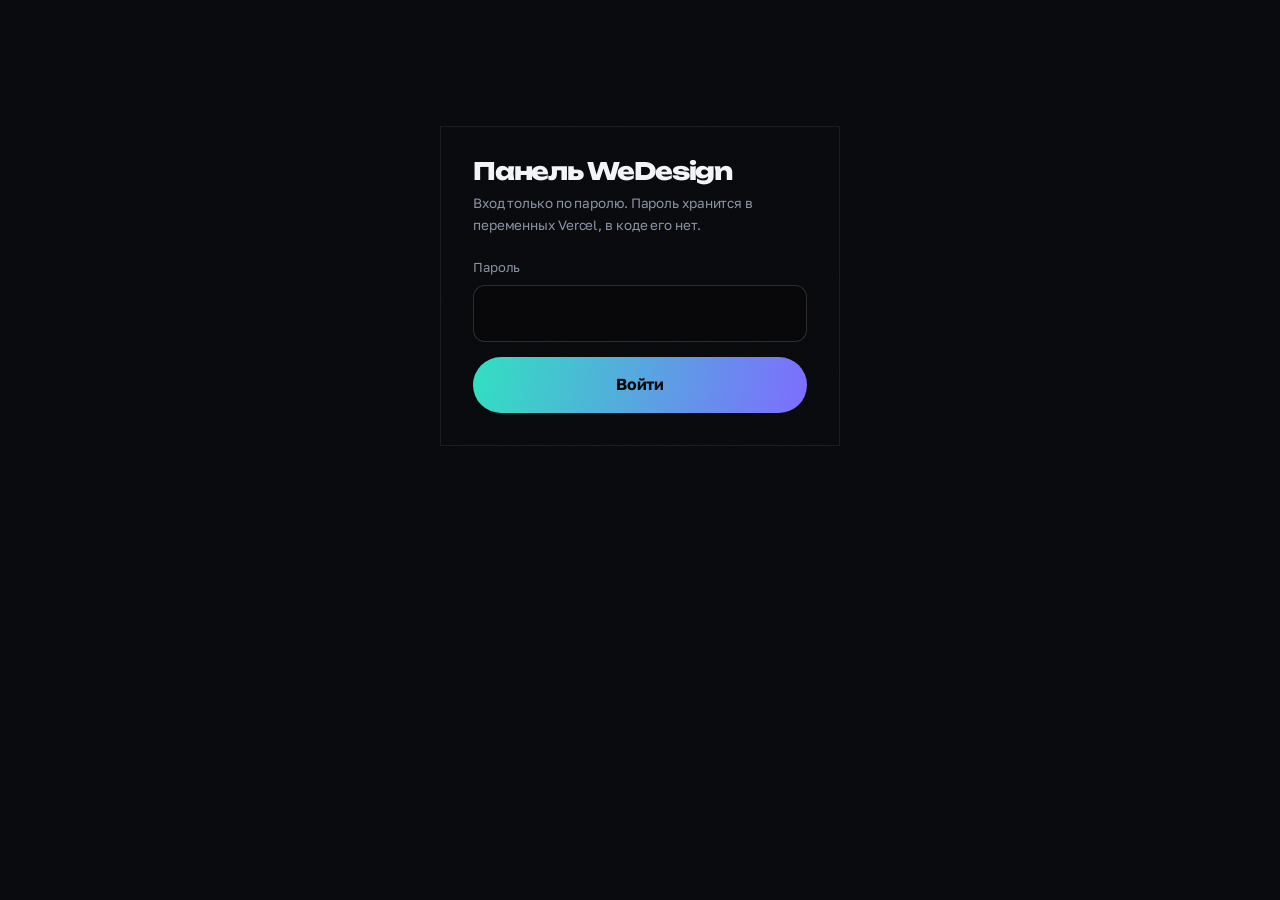
==== admin.html @ a5eb327f "Add files via upload" ====
<!doctype html>
<html lang="ru">
<head>
<meta charset="utf-8">
<meta name="viewport" content="width=device-width,initial-scale=1">
<meta name="robots" content="noindex,nofollow">
<title>Панель WeDesign</title>
<link rel="preconnect" href="https://fonts.gstatic.com" crossorigin>
<link rel="stylesheet" href="https://fonts.googleapis.com/css2?family=Unbounded:wght@600;800&family=Golos+Text:wght@400;500;700&family=JetBrains+Mono:wght@400;700&display=swap&subset=cyrillic,latin">
<link rel="stylesheet" href="/assets/style.css">
<style>
  .panel{max-width:1080px;margin:0 auto;padding:40px 22px 80px}
  .login{max-width:400px;margin:14vh auto;background:var(--surface);border:1px solid var(--line);border-radius:var(--r);padding:32px}
  .bar{display:flex;justify-content:space-between;align-items:center;gap:16px;flex-wrap:wrap;margin-bottom:26px}
  .filters{display:flex;gap:8px;flex-wrap:wrap;margin-bottom:20px}
  .order{background:var(--surface);border:1px solid var(--line);border-radius:var(--r);padding:22px;margin-bottom:14px}
  .order.hot{border-color:var(--ochre)}
  .order-top{display:flex;justify-content:space-between;gap:16px;flex-wrap:wrap;align-items:flex-start}
  .tag{font-size:11.5px;letter-spacing:.1em;text-transform:uppercase;font-weight:700;padding:5px 11px;border-radius:999px;background:#ffffff14;color:var(--muted)}
  .tag.claimed{background:#f5a6232e;color:var(--ochre)}
  .tag.paid{background:#35d6c42e;color:var(--teal)}
  .tag.rejected{background:#ff7a6b2e;color:var(--danger)}
  .kv{display:grid;grid-template-columns:repeat(auto-fit,minmax(160px,1fr));gap:14px;margin:18px 0}
  .kv span{display:block;font-size:12px;color:var(--muted)}
  .kv b{font-size:16px;font-weight:600}
  .risk{background:#ff7a6b1a;border:1px solid #ff7a6b55;border-radius:10px;padding:12px 16px;font-size:14.5px;margin:14px 0}
  .risk ul{margin:6px 0 0;padding-left:18px}
  .steps-check{background:var(--ink);border:1px solid var(--line);border-radius:10px;padding:14px 18px;font-size:14.5px;color:var(--muted);margin:14px 0}
  .steps-check b{color:var(--text)}
  .row-actions{display:flex;gap:10px;flex-wrap:wrap}
  dialog{background:var(--ink-2);color:var(--text);border:1px solid var(--line);border-radius:var(--r);padding:0;width:min(1000px,94vw);max-height:92vh}
  dialog iframe{width:100%;height:76vh;border:0;background:#fff;display:block}
  .dlg-bar{display:flex;justify-content:space-between;align-items:center;padding:14px 18px;border-bottom:1px solid var(--line)}
</style>
</head>
<body>

<div class="login" id="loginBox">
  <h2 style="font-size:24px">Панель WeDesign</h2>
  <p class="micro" style="margin-bottom:20px">Вход только по паролю. Пароль хранится в переменных Vercel, в коде его нет.</p>
  <label class="field"><span>Пароль</span><input type="password" id="pw" autocomplete="current-password"></label>
  <button class="btn" id="btnLogin" style="width:100%">Войти</button>
  <div class="notice" id="loginErr" hidden></div>
</div>

<div class="panel" id="panel" hidden>
  <div class="bar">
    <div>
      <h2 style="font-size:26px;margin-bottom:4px">Заказы</h2>
      <p class="micro" id="meta">—</p>
    </div>
    <div class="row-actions">
      <a class="btn btn-ghost btn-sm" id="kaspiOpen" target="_blank" rel="noopener">Открыть Kaspi</a>
      <button class="btn btn-ghost btn-sm" id="btnReload">Обновить</button>
      <button class="btn btn-ghost btn-sm" id="btnLogout">Выйти</button>
    </div>
  </div>

  <div class="filters">
    <button class="chip-btn" data-f="claimed">Ждут проверки</button>
    <button class="chip-btn" data-f="awaiting_payment">Ждут оплату</button>
    <button class="chip-btn" data-f="paid">Оплаченные</button>
    <button class="chip-btn" data-f="all">Все</button>
  </div>

  <div id="list"></div>
</div>

<dialog id="dlg">
  <div class="dlg-bar"><b class="mono" id="dlgTitle">—</b><button class="btn btn-ghost btn-sm" id="dlgClose">Закрыть</button></div>
  <iframe id="dlgFrame" title="Предпросмотр сайта"></iframe>
</dialog>

<script src="/assets/admin.js"></script>
</body>
</html>
---- assets/style.css ----
/* WeDesign — фирменный стиль лендинга.
   Обсидиан + градиент бирюза→индиго, охра как редкий акцент. */

:root{
  --bg:#07080B;
  --bg2:#0C0E14;
  --surf:#11141C;
  --line:#FFFFFF14;
  --line2:#FFFFFF26;
  --tx:#F2F4F8;
  --mu:#8A93A6;
  --teal:#2FE0C0;
  --indigo:#7C6BFF;
  --ochre:#FFB648;
  --danger:#FF7B6B;
  --maxw:1240px;
  --grain:url("data:image/svg+xml,%3Csvg xmlns='http://www.w3.org/2000/svg' width='140' height='140'%3E%3Cfilter id='n'%3E%3CfeTurbulence type='fractalNoise' baseFrequency='.85' numOctaves='3'/%3E%3C/filter%3E%3Crect width='140' height='140' filter='url(%23n)' opacity='.5'/%3E%3C/svg%3E");
}

*{box-sizing:border-box}
html{scroll-behavior:smooth;-webkit-text-size-adjust:100%}
body{
  margin:0;background:var(--bg);color:var(--tx);
  font:400 17px/1.6 'Golos Text',system-ui,-apple-system,sans-serif;
  letter-spacing:-.006em;-webkit-font-smoothing:antialiased;overflow-x:hidden;
}
body:before{
  content:'';position:fixed;inset:0;z-index:999;pointer-events:none;
  background-image:var(--grain);opacity:.05;mix-blend-mode:screen;
}
img{max-width:100%;display:block}
a{color:inherit;text-decoration:none}
button,input,textarea{font:inherit}

h1,h2,h3{font-family:'Unbounded',system-ui,sans-serif;font-weight:800;letter-spacing:-.05em;line-height:.97;margin:0 0 .42em}
h1{font-size:clamp(44px,7.6vw,104px)}
h2{font-size:clamp(30px,4.6vw,60px);line-height:1.01}
h3{font-size:clamp(18px,1.6vw,21px);font-weight:600;letter-spacing:-.03em;line-height:1.22}
p{margin:0 0 1em}
.mono{font-family:'JetBrains Mono',ui-monospace,monospace;letter-spacing:-.03em}
.grad{background:linear-gradient(103deg,var(--teal),var(--indigo));-webkit-background-clip:text;background-clip:text;color:transparent}

.w{max-width:var(--maxw);margin:0 auto;padding:0 24px;position:relative;z-index:2}
.w.n{max-width:840px}
.lead{font-size:clamp(17px,1.6vw,21px);color:var(--mu);max-width:60ch;letter-spacing:-.011em}
.micro{font-size:13.5px;color:var(--mu);margin:0}
.eyebrow{display:inline-flex;align-items:center;gap:10px;font-size:11.5px;font-weight:700;letter-spacing:.2em;text-transform:uppercase;color:var(--teal);margin-bottom:20px}
.eyebrow:before{content:'';width:24px;height:1.5px;background:linear-gradient(90deg,var(--teal),transparent)}
:focus-visible{outline:2.5px solid var(--teal);outline-offset:3px;border-radius:6px}
::selection{background:#2FE0C040}

/* ——— mesh ——— */
.mesh{position:absolute;inset:0;overflow:hidden;pointer-events:none;z-index:0}
.mesh i{position:absolute;border-radius:50%;filter:blur(90px)}
.mesh i:nth-child(1){width:50vw;height:50vw;background:var(--teal);opacity:.15;top:-16vw;left:-10vw}
.mesh i:nth-child(2){width:42vw;height:42vw;background:var(--indigo);opacity:.22;top:2vw;right:-12vw}
.mesh i:nth-child(3){width:28vw;height:28vw;background:var(--ochre);opacity:.08;bottom:-10vw;left:40vw}

/* ——— кнопки ——— */
.btn{
  display:inline-flex;align-items:center;justify-content:center;gap:9px;
  border:0;border-radius:999px;padding:15px 30px;cursor:pointer;
  background:linear-gradient(103deg,var(--teal),var(--indigo));color:#05070A;
  font-weight:700;font-size:16px;letter-spacing:-.015em;
  position:relative;overflow:hidden;
  transition:transform .24s cubic-bezier(.2,.7,.3,1),box-shadow .24s ease;
}
.btn:hover{transform:translateY(-3px);box-shadow:0 16px 44px #2FE0C036}
.btn:disabled{opacity:.45;cursor:progress;transform:none;box-shadow:none}
.btn.o{background:transparent;color:var(--tx);border:1.5px solid var(--line2);box-shadow:none}
.btn.o:hover{border-color:var(--teal);box-shadow:none}
.btn.sm{padding:10px 20px;font-size:14.5px}
.btn.lg{padding:18px 38px;font-size:17px}

/* ——— шапка ——— */
.nav{position:fixed;top:0;left:0;right:0;z-index:100;padding:16px 0;transition:padding .3s,background .3s,box-shadow .3s}
.nav.stuck{padding:10px 0;background:#07080BD9;backdrop-filter:blur(20px) saturate(1.5);box-shadow:0 1px 0 var(--line)}
.nav .in{max-width:var(--maxw);margin:0 auto;padding:0 24px;display:flex;align-items:center;justify-content:space-between;gap:20px}
.logo{display:flex;align-items:center;gap:10px;font-family:'Unbounded',sans-serif;font-weight:800;font-size:19px;letter-spacing:-.06em}
.logo-mark{width:15px;height:15px;border-radius:4px;background:linear-gradient(135deg,var(--teal),var(--indigo));box-shadow:0 0 18px #2FE0C066}
.links{display:flex;gap:2px}
.links a{font-size:15px;color:var(--mu);padding:9px 14px;border-radius:999px;transition:color .2s,background .2s}
.links a:hover{color:var(--tx);background:#FFFFFF0D}
.burger{display:none;background:none;border:0;color:inherit;width:44px;height:44px;cursor:pointer}
.burger i{display:block;width:22px;height:1.8px;background:currentColor;margin:5px auto}
.menu{position:fixed;inset:0;z-index:99;background:#07080BF5;backdrop-filter:blur(22px);display:none;flex-direction:column;align-items:center;justify-content:center;gap:6px}
.menu.on{display:flex}
.menu a{font-family:'Unbounded',sans-serif;font-weight:800;font-size:clamp(28px,7vw,46px);letter-spacing:-.05em;padding:10px}
.bar{position:fixed;top:0;left:0;height:2.5px;width:0;z-index:120;background:linear-gradient(90deg,var(--teal),var(--indigo))}

/* ——— первый экран ——— */
.hero{padding:clamp(136px,17vw,208px) 0 clamp(60px,7vw,90px);position:relative}
.hero-grid{display:grid;grid-template-columns:1.08fr .92fr;gap:clamp(34px,5vw,70px);align-items:center}
h1 .grad{display:inline-block}
.hero-cta{display:flex;gap:13px;flex-wrap:wrap;margin:32px 0 18px}
.trust{display:flex;gap:22px;flex-wrap:wrap;margin-top:26px;padding-top:24px;border-top:1px solid var(--line)}
.trust div span{display:block;font-size:12.5px;color:var(--mu);margin-top:5px}
.trust div b{font-family:'Unbounded',sans-serif;font-size:22px;letter-spacing:-.05em}

/* ——— сигнатура: ДНК ——— */
.dna{background:linear-gradient(160deg,#FFFFFF0F,#FFFFFF05);border:1px solid var(--line2);border-radius:24px;padding:20px;backdrop-filter:blur(12px);box-shadow:0 30px 80px #00000066}
.dna-head{display:flex;align-items:center;justify-content:space-between;gap:12px;margin-bottom:13px}
.dna-head .mono{font-size:12.5px;font-weight:700;color:var(--ochre)}
.dna-live{font-size:10.5px;letter-spacing:.16em;text-transform:uppercase;color:var(--mu);display:flex;align-items:center;gap:7px}
.dna-live:before{content:'';width:7px;height:7px;border-radius:50%;background:var(--teal);animation:blip 1.7s infinite}
@keyframes blip{0%,100%{opacity:1}50%{opacity:.2}}
.dna-strip{display:flex;gap:3px;height:10px;margin-bottom:16px}
.dna-strip i{flex:1;border-radius:2px;background:#FFFFFF14;transition:background .55s ease}
.dna-screen{border-radius:14px;overflow:hidden;border:1px solid var(--line);transition:background .55s ease,color .55s ease}
.dna-bar{display:flex;gap:5px;padding:10px 13px;border-bottom:1px solid #00000020}
.dna-bar i{width:8px;height:8px;border-radius:50%;background:#8888884D}
.dna-body{padding:22px}
.dna-eyebrow{font-size:9.5px;letter-spacing:.2em;text-transform:uppercase;font-weight:700;margin-bottom:10px}
.dna-title{font-size:clamp(20px,2.4vw,27px);line-height:1.03;margin-bottom:15px;font-weight:700;letter-spacing:-.03em}
.dna-line{height:7px;border-radius:4px;opacity:.22;background:currentColor;margin-bottom:7px}
.dna-line.s{width:56%}
.dna-row{display:flex;gap:10px;align-items:center;margin-top:18px;flex-wrap:wrap}
.dna-btn{font-size:12px;font-weight:700;padding:9px 17px;display:inline-block}
.dna-pill{font-size:10.5px;padding:6px 12px;border-radius:999px;opacity:.7;border:1px solid currentColor}
.dna-note{font-size:13px;color:var(--mu);margin:16px 0 0;line-height:1.5}

/* ——— бегущая строка ——— */
.marq{overflow:hidden;padding:20px 0;border-top:1px solid var(--line);border-bottom:1px solid var(--line);white-space:nowrap;-webkit-mask-image:linear-gradient(90deg,transparent,#000 7%,#000 93%,transparent);mask-image:linear-gradient(90deg,transparent,#000 7%,#000 93%,transparent)}
.marq .t{display:inline-block;animation:mv 38s linear infinite}
.marq b{font-family:'Unbounded',sans-serif;font-weight:800;font-size:clamp(20px,2.7vw,34px);letter-spacing:-.05em;padding:0 24px;color:#FFFFFF1F}
.marq i{color:var(--teal);font-style:normal;opacity:.55}
@keyframes mv{to{transform:translateX(-50%)}}

/* ——— секции ——— */
.s{padding:clamp(70px,9vw,132px) 0;position:relative}
.s.tint{background:var(--bg2)}
.s.line{border-top:1px solid var(--line)}
.head{max-width:740px;margin-bottom:clamp(34px,4.5vw,58px)}

/* ——— шаги ——— */
.steps{display:grid;grid-template-columns:repeat(auto-fit,minmax(228px,1fr));gap:clamp(18px,2.4vw,30px);list-style:none;padding:0;margin:0}
.steps li{border-top:2px solid;border-image:linear-gradient(90deg,var(--teal),transparent) 1;padding-top:20px}
.steps .n{display:block;font-size:12px;font-weight:700;letter-spacing:.14em;color:var(--ochre);margin-bottom:12px}
.steps p{color:var(--mu);margin:0;font-size:15.5px}

/* ——— карточки ——— */
.cards{display:grid;grid-template-columns:repeat(auto-fit,minmax(258px,1fr));gap:16px}
.card{background:var(--surf);border:1px solid var(--line);border-radius:18px;padding:28px;position:relative;overflow:hidden;transition:transform .3s cubic-bezier(.2,.7,.3,1),border-color .3s}
.card:hover{transform:translateY(-5px);border-color:#2FE0C055}
.card:before{content:'';position:absolute;inset:0;background:linear-gradient(140deg,#2FE0C012,transparent 55%);opacity:0;transition:opacity .35s;pointer-events:none}
.card:hover:before{opacity:1}
.card p{color:var(--mu);margin:0;font-size:15.5px}

/* ——— примеры ——— */
.demos{display:grid;grid-template-columns:repeat(auto-fit,minmax(290px,1fr));gap:18px}
.demo{border:1px solid var(--line2);border-radius:18px;overflow:hidden;background:var(--surf);transition:transform .35s cubic-bezier(.2,.7,.3,1),box-shadow .35s}
.demo:hover{transform:translateY(-6px);box-shadow:0 26px 60px #00000066}
.demo-bar{display:flex;align-items:center;gap:6px;padding:11px 14px;border-bottom:1px solid var(--line)}
.demo-bar i{width:8px;height:8px;border-radius:50%;background:#FFFFFF26}
.demo-bar span{margin-left:8px;font-size:11.5px;color:var(--mu)}
.demo-view{height:330px;overflow:hidden;position:relative;background:#fff}
.demo-view iframe{width:250%;height:825px;border:0;transform:scale(.4);transform-origin:0 0;pointer-events:none}
.demo-foot{display:flex;justify-content:space-between;align-items:center;gap:12px;padding:15px 18px;font-size:13.5px}
.demo-foot .mono{color:var(--ochre);font-size:12px}
.demo-foot a{color:var(--teal);font-weight:600}

/* ——— цена ——— */
.price-grid{display:grid;grid-template-columns:1fr 1.1fr;gap:clamp(30px,4vw,56px);align-items:start}
.price-tag{font-family:'Unbounded',sans-serif;font-size:clamp(48px,8vw,92px);font-weight:800;letter-spacing:-.07em;line-height:1;margin:4px 0 20px}
.verify{background:var(--surf);border:1px solid var(--line);border-radius:20px;padding:clamp(24px,3vw,36px)}
.verify ol{margin:18px 0 0;padding-left:20px;color:var(--mu);font-size:15.5px}
.verify li{margin-bottom:13px}
.verify b{color:var(--tx)}

/* ——— мастер ——— */
.wizard{display:grid;gap:14px;margin-top:30px}
.wz{display:grid;grid-template-columns:58px 1fr;gap:18px;background:var(--surf);border:1px solid var(--line);border-radius:18px;padding:clamp(22px,2.6vw,32px)}
.wz .n{font-size:12.5px;font-weight:700;letter-spacing:.14em;color:var(--ochre);padding-top:5px}
.wz h3{margin-bottom:18px}
.field{display:block;margin-bottom:15px}
.field>span{display:block;font-size:13px;color:var(--mu);margin-bottom:8px}
.field>span i{font-style:normal;opacity:.55}
.field input,.field textarea{
  width:100%;background:#00000047;border:1.5px solid var(--line2);color:var(--tx);
  border-radius:12px;padding:14px 16px;transition:border-color .18s,background .18s;
}
.field input:focus,.field textarea:focus{border-color:var(--teal);background:#00000066;outline:none}
.field input::placeholder,.field textarea::placeholder{color:#5C647A}
.field textarea{resize:vertical;line-height:1.55}
.row{display:grid;grid-template-columns:1fr 1fr;gap:14px;align-items:end}
.hint{display:block;font-size:12.5px;color:var(--mu);margin-top:7px}
.hp{position:absolute;left:-9999px;width:1px;height:1px;overflow:hidden}
.quick{display:flex;gap:9px;flex-wrap:wrap;margin-bottom:18px}
.chip{background:transparent;border:1.5px solid var(--line2);color:var(--mu);border-radius:999px;padding:9px 17px;font-size:14px;cursor:pointer;transition:border-color .2s,color .2s}
.chip:hover{border-color:var(--teal);color:var(--tx)}
.hours{display:grid;gap:6px}
.hrow{display:grid;grid-template-columns:1.1fr auto auto 1fr;gap:12px;align-items:center;padding:9px 0;border-bottom:1px solid var(--line)}
.hrow:last-child{border-bottom:0}
.hrow input[type=time]{background:#00000047;border:1.5px solid var(--line2);color:var(--tx);border-radius:10px;padding:9px 11px;width:116px}
.hrow .off{display:flex;align-items:center;gap:8px;font-size:13.5px;color:var(--mu);justify-self:end;cursor:pointer}
.hrow.closed input[type=time]{opacity:.3;pointer-events:none}
.build{display:flex;align-items:center;gap:18px;flex-wrap:wrap;margin-top:26px}

/* ——— уведомления ——— */
.notice{margin-top:16px;padding:15px 19px;border-radius:14px;background:#FF7B6B14;border:1px solid #FF7B6B4D;font-size:15px}
.notice.good{background:#2FE0C014;border-color:#2FE0C04D}

/* ——— результат ——— */
.res-head{display:flex;justify-content:space-between;align-items:flex-end;gap:22px;flex-wrap:wrap;margin-bottom:24px}
.res-act{display:flex;gap:11px;flex-wrap:wrap}
.frame{border:1px solid var(--line2);border-radius:18px;overflow:hidden;background:#fff;box-shadow:0 30px 80px #00000073}
.frame iframe{width:100%;height:76vh;min-height:540px;border:0;display:block}

/* ——— оплата ——— */
.pay-grid{display:grid;grid-template-columns:1fr 1fr;gap:18px}
.pay-card{background:var(--surf);border:1px solid var(--line);border-radius:20px;padding:clamp(24px,3vw,36px)}
.pay-card h2{font-size:clamp(22px,2.4vw,31px)}
.amount{font-family:'JetBrains Mono',monospace;font-size:clamp(38px,6vw,64px);font-weight:700;letter-spacing:-.05em;margin:4px 0 16px;background:linear-gradient(103deg,var(--ochre),var(--teal));-webkit-background-clip:text;background-clip:text;color:transparent}
.pay-meta{display:flex;gap:32px;flex-wrap:wrap;margin-top:24px;padding-top:20px;border-top:1px solid var(--line)}
.pay-meta span{display:block;font-size:12.5px;color:var(--mu)}
.pay-meta b{font-size:19px}

/* ——— проверка заказа ——— */
.check{display:grid;grid-template-columns:1fr 1fr;gap:clamp(28px,4vw,52px);align-items:start}

/* ——— faq ——— */
details{border-bottom:1px solid var(--line)}
details summary{cursor:pointer;list-style:none;padding:22px 0;font-weight:600;font-size:17.5px;display:flex;justify-content:space-between;align-items:center;gap:20px}
details summary::-webkit-details-marker{display:none}
details summary:after{content:'+';color:var(--teal);font-size:24px;line-height:1;transition:transform .3s}
details[open] summary:after{transform:rotate(45deg)}
details p{color:var(--mu);margin:0 0 22px;max-width:64ch;font-size:16px}

/* ——— финальный призыв ——— */
.cta{border-radius:24px;padding:clamp(38px,6vw,84px);text-align:center;position:relative;overflow:hidden;background:linear-gradient(122deg,var(--teal),var(--indigo));color:#05070A}
.cta:after{content:'';position:absolute;inset:0;background:var(--grain);opacity:.16;mix-blend-mode:overlay;pointer-events:none}
.cta h2{color:#05070A}
.cta .lead{color:#05070AC4;margin:0 auto 28px}
.cta .btn{background:#05070A;color:#fff;position:relative;z-index:2}

/* ——— подвал ——— */
.foot{padding:38px 0;border-top:1px solid var(--line);color:var(--mu);font-size:14px}
.foot-in{display:flex;justify-content:space-between;gap:16px;flex-wrap:wrap;align-items:center}

/* ——— движение ——— */
.rv{opacity:0;transform:translateY(30px);transition:opacity .85s cubic-bezier(.2,.7,.3,1),transform .85s cubic-bezier(.2,.7,.3,1);transition-delay:var(--d,0ms)}
.rv.on{opacity:1;transform:none}

@media(max-width:900px){
  .hero-grid,.price-grid,.pay-grid,.check{grid-template-columns:1fr}
  .links{display:none}
  .burger{display:block}
  .row{grid-template-columns:1fr}
  .wz{grid-template-columns:1fr;gap:10px}
  .hrow{grid-template-columns:1fr 1fr;row-gap:8px}
  .hrow .off{justify-self:start}
  .demo-view{height:280px}
}
@media (prefers-reduced-motion:reduce){
  *{animation:none!important;transition:none!important}
  .rv{opacity:1;transform:none}
  html{scroll-behavior:auto}
}
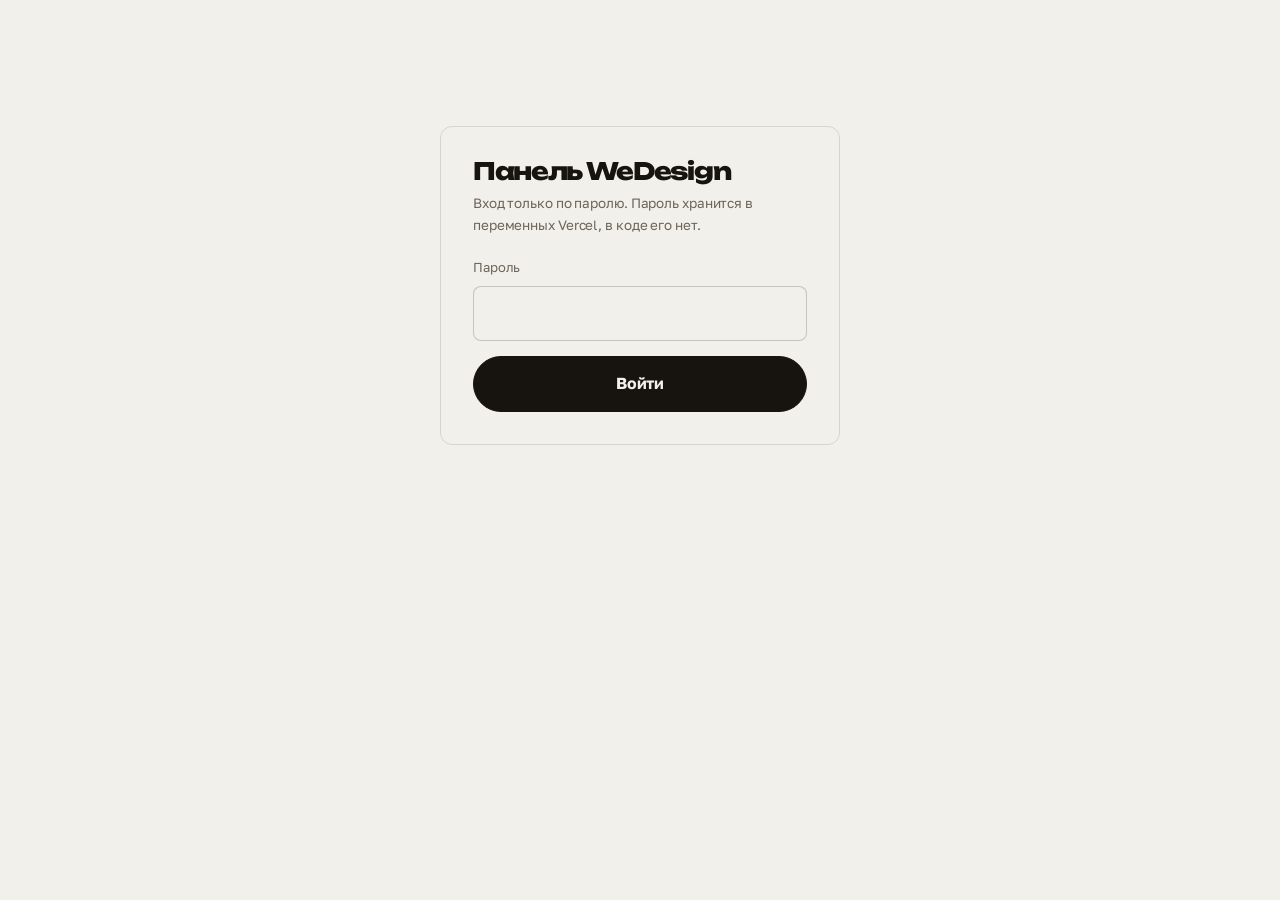
==== commit 3566b782: "Add files via upload" ====
--- a/admin.html
+++ b/admin.html
@@ -4,6 +4,7 @@
 <meta charset="utf-8">
 <meta name="viewport" content="width=device-width,initial-scale=1">
 <meta name="robots" content="noindex,nofollow">
+<meta name="theme-color" content="#F2F0EA">
 <title>Панель WeDesign</title>
 <link rel="preconnect" href="https://fonts.gstatic.com" crossorigin>
 <link rel="stylesheet" href="https://fonts.googleapis.com/css2?family=Unbounded:wght@600;800&family=Golos+Text:wght@400;500;700&family=JetBrains+Mono:wght@400;700&display=swap&subset=cyrillic,latin">
@@ -14,18 +15,18 @@
   .bar{display:flex;justify-content:space-between;align-items:center;gap:16px;flex-wrap:wrap;margin-bottom:26px}
   .filters{display:flex;gap:8px;flex-wrap:wrap;margin-bottom:20px}
   .order{background:var(--surface);border:1px solid var(--line);border-radius:var(--r);padding:22px;margin-bottom:14px}
-  .order.hot{border-color:var(--ochre)}
+  .order.hot{border-color:var(--amber)}
   .order-top{display:flex;justify-content:space-between;gap:16px;flex-wrap:wrap;align-items:flex-start}
   .tag{font-size:11.5px;letter-spacing:.1em;text-transform:uppercase;font-weight:700;padding:5px 11px;border-radius:999px;background:#ffffff14;color:var(--muted)}
-  .tag.claimed{background:#f5a6232e;color:var(--ochre)}
-  .tag.paid{background:#35d6c42e;color:var(--teal)}
+  .tag.claimed{background:#A4610C1A;color:var(--amber)}
+  .tag.paid{background:#12704A1A;color:var(--ok)}
   .tag.rejected{background:#ff7a6b2e;color:var(--danger)}
   .kv{display:grid;grid-template-columns:repeat(auto-fit,minmax(160px,1fr));gap:14px;margin:18px 0}
   .kv span{display:block;font-size:12px;color:var(--muted)}
   .kv b{font-size:16px;font-weight:600}
   .risk{background:#ff7a6b1a;border:1px solid #ff7a6b55;border-radius:10px;padding:12px 16px;font-size:14.5px;margin:14px 0}
   .risk ul{margin:6px 0 0;padding-left:18px}
-  .steps-check{background:var(--ink);border:1px solid var(--line);border-radius:10px;padding:14px 18px;font-size:14.5px;color:var(--muted);margin:14px 0}
+  .steps-check{background:var(--paper2);border:1px solid var(--line);border-radius:10px;padding:14px 18px;font-size:14.5px;color:var(--muted);margin:14px 0}
   .steps-check b{color:var(--text)}
   .row-actions{display:flex;gap:10px;flex-wrap:wrap}
   dialog{background:var(--ink-2);color:var(--text);border:1px solid var(--line);border-radius:var(--r);padding:0;width:min(1000px,94vw);max-height:92vh}
--- a/assets/style.css
+++ b/assets/style.css
@@ -1,118 +1,120 @@
-/* WeDesign — фирменный стиль лендинга.
-   Обсидиан + градиент бирюза→индиго, охра как редкий акцент. */
+/* WeDesign — фирменный стиль.
+   Тёплая бумага, чернильно-чёрный текст, один электрический синий акцент.
+   Никаких градиентных заголовков, размытых пятен и стеклянных панелей —
+   именно они выдают шаблонную работу. Вместо них честные линии и плашки. */
 
 :root{
-  --bg:#07080B;
-  --bg2:#0C0E14;
-  --surf:#11141C;
-  --line:#FFFFFF14;
-  --line2:#FFFFFF26;
-  --tx:#F2F4F8;
-  --mu:#8A93A6;
-  --teal:#2FE0C0;
-  --indigo:#7C6BFF;
-  --ochre:#FFB648;
-  --danger:#FF7B6B;
+  --paper:#F2F0EA;
+  --paper2:#EAE7DF;
+  --surf:#FFFFFF;
+  --ink:#17140F;
+  --mu:#6C655B;
+  --line:#17140F1F;
+  --line2:#17140F33;
+  --ac:#1F3FE5;
+  --ac-soft:#1F3FE512;
+  --amber:#A4610C;
+  --ok:#12704A;
+  --danger:#B3271B;
+  --r:12px;
   --maxw:1240px;
-  --grain:url("data:image/svg+xml,%3Csvg xmlns='http://www.w3.org/2000/svg' width='140' height='140'%3E%3Cfilter id='n'%3E%3CfeTurbulence type='fractalNoise' baseFrequency='.85' numOctaves='3'/%3E%3C/filter%3E%3Crect width='140' height='140' filter='url(%23n)' opacity='.5'/%3E%3C/svg%3E");
+
+  /* совместимость со старыми именами (панель админа) */
+  --bg:var(--paper); --bg2:var(--paper2); --ink-2:var(--surf);
+  --tx:var(--ink); --teal:var(--ac); --indigo:var(--ac); --ochre:var(--amber);
 }
 
 *{box-sizing:border-box}
 html{scroll-behavior:smooth;-webkit-text-size-adjust:100%}
 body{
-  margin:0;background:var(--bg);color:var(--tx);
-  font:400 17px/1.6 'Golos Text',system-ui,-apple-system,sans-serif;
+  margin:0;background:var(--paper);color:var(--ink);
+  font:400 17px/1.62 'Golos Text',system-ui,-apple-system,sans-serif;
   letter-spacing:-.006em;-webkit-font-smoothing:antialiased;overflow-x:hidden;
-}
-body:before{
-  content:'';position:fixed;inset:0;z-index:999;pointer-events:none;
-  background-image:var(--grain);opacity:.05;mix-blend-mode:screen;
 }
 img{max-width:100%;display:block}
 a{color:inherit;text-decoration:none}
 button,input,textarea{font:inherit}
 
-h1,h2,h3{font-family:'Unbounded',system-ui,sans-serif;font-weight:800;letter-spacing:-.05em;line-height:.97;margin:0 0 .42em}
-h1{font-size:clamp(44px,7.6vw,104px)}
-h2{font-size:clamp(30px,4.6vw,60px);line-height:1.01}
+h1,h2,h3{font-family:'Unbounded',system-ui,sans-serif;font-weight:800;letter-spacing:-.055em;line-height:.96;margin:0 0 .42em}
+h1{font-size:clamp(42px,7.2vw,98px)}
+h2{font-size:clamp(29px,4.4vw,56px);line-height:1.0}
 h3{font-size:clamp(18px,1.6vw,21px);font-weight:600;letter-spacing:-.03em;line-height:1.22}
 p{margin:0 0 1em}
 .mono{font-family:'JetBrains Mono',ui-monospace,monospace;letter-spacing:-.03em}
-.grad{background:linear-gradient(103deg,var(--teal),var(--indigo));-webkit-background-clip:text;background-clip:text;color:transparent}
+.grad{color:var(--ac)}
 
 .w{max-width:var(--maxw);margin:0 auto;padding:0 24px;position:relative;z-index:2}
 .w.n{max-width:840px}
-.lead{font-size:clamp(17px,1.6vw,21px);color:var(--mu);max-width:60ch;letter-spacing:-.011em}
+.lead{font-size:clamp(17px,1.6vw,20px);color:var(--mu);max-width:60ch;letter-spacing:-.011em}
 .micro{font-size:13.5px;color:var(--mu);margin:0}
-.eyebrow{display:inline-flex;align-items:center;gap:10px;font-size:11.5px;font-weight:700;letter-spacing:.2em;text-transform:uppercase;color:var(--teal);margin-bottom:20px}
-.eyebrow:before{content:'';width:24px;height:1.5px;background:linear-gradient(90deg,var(--teal),transparent)}
-:focus-visible{outline:2.5px solid var(--teal);outline-offset:3px;border-radius:6px}
-::selection{background:#2FE0C040}
-
-/* ——— mesh ——— */
-.mesh{position:absolute;inset:0;overflow:hidden;pointer-events:none;z-index:0}
-.mesh i{position:absolute;border-radius:50%;filter:blur(90px)}
-.mesh i:nth-child(1){width:50vw;height:50vw;background:var(--teal);opacity:.15;top:-16vw;left:-10vw}
-.mesh i:nth-child(2){width:42vw;height:42vw;background:var(--indigo);opacity:.22;top:2vw;right:-12vw}
-.mesh i:nth-child(3){width:28vw;height:28vw;background:var(--ochre);opacity:.08;bottom:-10vw;left:40vw}
+.eyebrow{display:inline-flex;align-items:center;gap:10px;font-size:11.5px;font-weight:700;letter-spacing:.19em;text-transform:uppercase;color:var(--ac);margin-bottom:20px}
+.eyebrow:before{content:'';width:26px;height:2px;background:var(--ac)}
+:focus-visible{outline:2.5px solid var(--ac);outline-offset:3px;border-radius:4px}
+::selection{background:#1F3FE522}
+.mesh{display:none}
 
 /* ——— кнопки ——— */
 .btn{
   display:inline-flex;align-items:center;justify-content:center;gap:9px;
-  border:0;border-radius:999px;padding:15px 30px;cursor:pointer;
-  background:linear-gradient(103deg,var(--teal),var(--indigo));color:#05070A;
+  border:1.5px solid var(--ink);border-radius:999px;padding:14px 29px;cursor:pointer;
+  background:var(--ink);color:var(--paper);
   font-weight:700;font-size:16px;letter-spacing:-.015em;
-  position:relative;overflow:hidden;
-  transition:transform .24s cubic-bezier(.2,.7,.3,1),box-shadow .24s ease;
-}
-.btn:hover{transform:translateY(-3px);box-shadow:0 16px 44px #2FE0C036}
-.btn:disabled{opacity:.45;cursor:progress;transform:none;box-shadow:none}
-.btn.o{background:transparent;color:var(--tx);border:1.5px solid var(--line2);box-shadow:none}
-.btn.o:hover{border-color:var(--teal);box-shadow:none}
-.btn.sm{padding:10px 20px;font-size:14.5px}
-.btn.lg{padding:18px 38px;font-size:17px}
+  transition:background .18s ease,color .18s ease,border-color .18s ease,transform .18s ease;
+}
+.btn:hover{background:var(--ac);border-color:var(--ac);color:#fff;transform:translateY(-2px)}
+.btn:disabled{opacity:.4;cursor:progress;transform:none}
+.btn.o{background:transparent;color:var(--ink);border-color:var(--line2)}
+.btn.o:hover{background:transparent;color:var(--ac);border-color:var(--ac)}
+.btn.sm{padding:9px 19px;font-size:14.5px}
+.btn.lg{padding:17px 36px;font-size:17px}
+
+/* совместимость: панель админа использует старые имена классов */
+.btn-ghost{background:transparent;color:var(--ink);border-color:var(--line2)}
+.btn-ghost:hover{background:transparent;color:var(--ac);border-color:var(--ac)}
+.btn-sm{padding:9px 19px;font-size:14.5px}
+.chip-btn{background:transparent;border:1.5px solid var(--line2);color:var(--mu);border-radius:999px;padding:8px 16px;font-size:14px;cursor:pointer;transition:border-color .18s,color .18s}
+.chip-btn:hover{border-color:var(--ac);color:var(--ac)}
 
 /* ——— шапка ——— */
-.nav{position:fixed;top:0;left:0;right:0;z-index:100;padding:16px 0;transition:padding .3s,background .3s,box-shadow .3s}
-.nav.stuck{padding:10px 0;background:#07080BD9;backdrop-filter:blur(20px) saturate(1.5);box-shadow:0 1px 0 var(--line)}
+.nav{position:fixed;top:0;left:0;right:0;z-index:100;padding:16px 0;transition:padding .25s,background .25s,box-shadow .25s}
+.nav.stuck{padding:10px 0;background:var(--paper);box-shadow:0 1px 0 var(--line)}
 .nav .in{max-width:var(--maxw);margin:0 auto;padding:0 24px;display:flex;align-items:center;justify-content:space-between;gap:20px}
 .logo{display:flex;align-items:center;gap:10px;font-family:'Unbounded',sans-serif;font-weight:800;font-size:19px;letter-spacing:-.06em}
-.logo-mark{width:15px;height:15px;border-radius:4px;background:linear-gradient(135deg,var(--teal),var(--indigo));box-shadow:0 0 18px #2FE0C066}
+.logo-mark{width:14px;height:14px;border-radius:3px;background:var(--ac)}
 .links{display:flex;gap:2px}
-.links a{font-size:15px;color:var(--mu);padding:9px 14px;border-radius:999px;transition:color .2s,background .2s}
-.links a:hover{color:var(--tx);background:#FFFFFF0D}
+.links a{font-size:15px;color:var(--mu);padding:9px 14px;border-radius:999px;transition:color .18s,background .18s}
+.links a:hover{color:var(--ink);background:var(--ac-soft)}
 .burger{display:none;background:none;border:0;color:inherit;width:44px;height:44px;cursor:pointer}
-.burger i{display:block;width:22px;height:1.8px;background:currentColor;margin:5px auto}
-.menu{position:fixed;inset:0;z-index:99;background:#07080BF5;backdrop-filter:blur(22px);display:none;flex-direction:column;align-items:center;justify-content:center;gap:6px}
+.burger i{display:block;width:22px;height:2px;background:currentColor;margin:5px auto}
+.menu{position:fixed;inset:0;z-index:99;background:var(--paper);display:none;flex-direction:column;align-items:center;justify-content:center;gap:4px}
 .menu.on{display:flex}
-.menu a{font-family:'Unbounded',sans-serif;font-weight:800;font-size:clamp(28px,7vw,46px);letter-spacing:-.05em;padding:10px}
-.bar{position:fixed;top:0;left:0;height:2.5px;width:0;z-index:120;background:linear-gradient(90deg,var(--teal),var(--indigo))}
+.menu a{font-family:'Unbounded',sans-serif;font-weight:800;font-size:clamp(28px,7vw,46px);letter-spacing:-.055em;padding:10px}
+.bar{position:fixed;top:0;left:0;height:3px;width:0;z-index:120;background:var(--ac)}
 
 /* ——— первый экран ——— */
-.hero{padding:clamp(136px,17vw,208px) 0 clamp(60px,7vw,90px);position:relative}
-.hero-grid{display:grid;grid-template-columns:1.08fr .92fr;gap:clamp(34px,5vw,70px);align-items:center}
-h1 .grad{display:inline-block}
-.hero-cta{display:flex;gap:13px;flex-wrap:wrap;margin:32px 0 18px}
-.trust{display:flex;gap:22px;flex-wrap:wrap;margin-top:26px;padding-top:24px;border-top:1px solid var(--line)}
-.trust div span{display:block;font-size:12.5px;color:var(--mu);margin-top:5px}
-.trust div b{font-family:'Unbounded',sans-serif;font-size:22px;letter-spacing:-.05em}
+.hero{padding:clamp(132px,16vw,196px) 0 clamp(56px,7vw,84px);position:relative}
+.hero-grid{display:grid;grid-template-columns:1.1fr .9fr;gap:clamp(34px,5vw,68px);align-items:center}
+.hero-cta{display:flex;gap:13px;flex-wrap:wrap;margin:32px 0 16px}
+.trust{display:flex;gap:26px;flex-wrap:wrap;margin-top:28px;padding-top:24px;border-top:2px solid var(--ink)}
+.trust div b{font-family:'Unbounded',sans-serif;font-size:24px;letter-spacing:-.06em;color:var(--ac)}
+.trust div span{display:block;font-size:12.5px;color:var(--mu);margin-top:4px}
 
 /* ——— сигнатура: ДНК ——— */
-.dna{background:linear-gradient(160deg,#FFFFFF0F,#FFFFFF05);border:1px solid var(--line2);border-radius:24px;padding:20px;backdrop-filter:blur(12px);box-shadow:0 30px 80px #00000066}
+.dna{background:var(--surf);border:1.5px solid var(--ink);border-radius:var(--r);padding:19px}
 .dna-head{display:flex;align-items:center;justify-content:space-between;gap:12px;margin-bottom:13px}
-.dna-head .mono{font-size:12.5px;font-weight:700;color:var(--ochre)}
-.dna-live{font-size:10.5px;letter-spacing:.16em;text-transform:uppercase;color:var(--mu);display:flex;align-items:center;gap:7px}
-.dna-live:before{content:'';width:7px;height:7px;border-radius:50%;background:var(--teal);animation:blip 1.7s infinite}
+.dna-head .mono{font-size:12.5px;font-weight:700;color:var(--amber)}
+.dna-live{font-size:10.5px;letter-spacing:.15em;text-transform:uppercase;color:var(--mu);display:flex;align-items:center;gap:7px}
+.dna-live:before{content:'';width:7px;height:7px;border-radius:50%;background:var(--ac);animation:blip 1.7s infinite}
 @keyframes blip{0%,100%{opacity:1}50%{opacity:.2}}
 .dna-strip{display:flex;gap:3px;height:10px;margin-bottom:16px}
-.dna-strip i{flex:1;border-radius:2px;background:#FFFFFF14;transition:background .55s ease}
-.dna-screen{border-radius:14px;overflow:hidden;border:1px solid var(--line);transition:background .55s ease,color .55s ease}
-.dna-bar{display:flex;gap:5px;padding:10px 13px;border-bottom:1px solid #00000020}
-.dna-bar i{width:8px;height:8px;border-radius:50%;background:#8888884D}
+.dna-strip i{flex:1;border-radius:1px;background:var(--paper2);transition:background .55s ease}
+.dna-screen{border-radius:8px;overflow:hidden;border:1px solid var(--line);transition:background .55s ease,color .55s ease}
+.dna-bar{display:flex;gap:5px;padding:10px 13px;border-bottom:1px solid #00000014}
+.dna-bar i{width:8px;height:8px;border-radius:50%;background:#8888883D}
 .dna-body{padding:22px}
 .dna-eyebrow{font-size:9.5px;letter-spacing:.2em;text-transform:uppercase;font-weight:700;margin-bottom:10px}
-.dna-title{font-size:clamp(20px,2.4vw,27px);line-height:1.03;margin-bottom:15px;font-weight:700;letter-spacing:-.03em}
-.dna-line{height:7px;border-radius:4px;opacity:.22;background:currentColor;margin-bottom:7px}
+.dna-title{font-size:clamp(20px,2.4vw,27px);line-height:1.04;margin-bottom:15px;font-weight:700;letter-spacing:-.03em}
+.dna-line{height:7px;border-radius:2px;opacity:.2;background:currentColor;margin-bottom:7px}
 .dna-line.s{width:56%}
 .dna-row{display:flex;gap:10px;align-items:center;margin-top:18px;flex-wrap:wrap}
 .dna-btn{font-size:12px;font-weight:700;padding:9px 17px;display:inline-block}
@@ -120,125 +122,123 @@
 .dna-note{font-size:13px;color:var(--mu);margin:16px 0 0;line-height:1.5}
 
 /* ——— бегущая строка ——— */
-.marq{overflow:hidden;padding:20px 0;border-top:1px solid var(--line);border-bottom:1px solid var(--line);white-space:nowrap;-webkit-mask-image:linear-gradient(90deg,transparent,#000 7%,#000 93%,transparent);mask-image:linear-gradient(90deg,transparent,#000 7%,#000 93%,transparent)}
-.marq .t{display:inline-block;animation:mv 38s linear infinite}
-.marq b{font-family:'Unbounded',sans-serif;font-weight:800;font-size:clamp(20px,2.7vw,34px);letter-spacing:-.05em;padding:0 24px;color:#FFFFFF1F}
-.marq i{color:var(--teal);font-style:normal;opacity:.55}
+.marq{overflow:hidden;padding:16px 0;border-top:2px solid var(--ink);border-bottom:2px solid var(--ink);white-space:nowrap;background:var(--surf)}
+.marq .t{display:inline-block;animation:mv 42s linear infinite}
+.marq b{font-family:'Unbounded',sans-serif;font-weight:800;font-size:clamp(18px,2.3vw,28px);letter-spacing:-.055em;padding:0 22px;color:var(--ink)}
+.marq i{color:var(--ac);font-style:normal}
 @keyframes mv{to{transform:translateX(-50%)}}
 
 /* ——— секции ——— */
-.s{padding:clamp(70px,9vw,132px) 0;position:relative}
-.s.tint{background:var(--bg2)}
+.s{padding:clamp(66px,8.5vw,124px) 0;position:relative}
+.s.tint{background:var(--paper2)}
 .s.line{border-top:1px solid var(--line)}
-.head{max-width:740px;margin-bottom:clamp(34px,4.5vw,58px)}
+.head{max-width:740px;margin-bottom:clamp(32px,4.2vw,54px)}
 
 /* ——— шаги ——— */
 .steps{display:grid;grid-template-columns:repeat(auto-fit,minmax(228px,1fr));gap:clamp(18px,2.4vw,30px);list-style:none;padding:0;margin:0}
-.steps li{border-top:2px solid;border-image:linear-gradient(90deg,var(--teal),transparent) 1;padding-top:20px}
-.steps .n{display:block;font-size:12px;font-weight:700;letter-spacing:.14em;color:var(--ochre);margin-bottom:12px}
+.steps li{border-top:3px solid var(--ink);padding-top:18px}
+.steps .n{display:block;font-family:'JetBrains Mono',monospace;font-size:12px;font-weight:700;color:var(--ac);margin-bottom:12px}
 .steps p{color:var(--mu);margin:0;font-size:15.5px}
 
 /* ——— карточки ——— */
 .cards{display:grid;grid-template-columns:repeat(auto-fit,minmax(258px,1fr));gap:16px}
-.card{background:var(--surf);border:1px solid var(--line);border-radius:18px;padding:28px;position:relative;overflow:hidden;transition:transform .3s cubic-bezier(.2,.7,.3,1),border-color .3s}
-.card:hover{transform:translateY(-5px);border-color:#2FE0C055}
-.card:before{content:'';position:absolute;inset:0;background:linear-gradient(140deg,#2FE0C012,transparent 55%);opacity:0;transition:opacity .35s;pointer-events:none}
-.card:hover:before{opacity:1}
+.card{background:var(--surf);border:1.5px solid var(--line);border-radius:var(--r);padding:27px;transition:border-color .22s,transform .22s}
+.card:hover{border-color:var(--ink);transform:translateY(-3px)}
 .card p{color:var(--mu);margin:0;font-size:15.5px}
 
 /* ——— примеры ——— */
 .demos{display:grid;grid-template-columns:repeat(auto-fit,minmax(290px,1fr));gap:18px}
-.demo{border:1px solid var(--line2);border-radius:18px;overflow:hidden;background:var(--surf);transition:transform .35s cubic-bezier(.2,.7,.3,1),box-shadow .35s}
-.demo:hover{transform:translateY(-6px);box-shadow:0 26px 60px #00000066}
+.demo{border:1.5px solid var(--ink);border-radius:var(--r);overflow:hidden;background:var(--surf);transition:transform .28s}
+.demo:hover{transform:translateY(-4px)}
 .demo-bar{display:flex;align-items:center;gap:6px;padding:11px 14px;border-bottom:1px solid var(--line)}
-.demo-bar i{width:8px;height:8px;border-radius:50%;background:#FFFFFF26}
+.demo-bar i{width:8px;height:8px;border-radius:50%;background:var(--line2)}
 .demo-bar span{margin-left:8px;font-size:11.5px;color:var(--mu)}
 .demo-view{height:330px;overflow:hidden;position:relative;background:#fff}
 .demo-view iframe{width:250%;height:825px;border:0;transform:scale(.4);transform-origin:0 0;pointer-events:none}
-.demo-foot{display:flex;justify-content:space-between;align-items:center;gap:12px;padding:15px 18px;font-size:13.5px}
-.demo-foot .mono{color:var(--ochre);font-size:12px}
-.demo-foot a{color:var(--teal);font-weight:600}
+.demo-foot{display:flex;justify-content:space-between;align-items:center;gap:12px;padding:14px 18px;font-size:13.5px;border-top:1px solid var(--line)}
+.demo-foot .mono{color:var(--amber);font-size:12px}
+.demo-foot a{color:var(--ac);font-weight:700}
 
 /* ——— цена ——— */
 .price-grid{display:grid;grid-template-columns:1fr 1.1fr;gap:clamp(30px,4vw,56px);align-items:start}
-.price-tag{font-family:'Unbounded',sans-serif;font-size:clamp(48px,8vw,92px);font-weight:800;letter-spacing:-.07em;line-height:1;margin:4px 0 20px}
-.verify{background:var(--surf);border:1px solid var(--line);border-radius:20px;padding:clamp(24px,3vw,36px)}
+.price-tag{font-family:'Unbounded',sans-serif;font-size:clamp(48px,8vw,92px);font-weight:800;letter-spacing:-.075em;line-height:1;margin:4px 0 20px;color:var(--ac)}
+.verify{background:var(--surf);border:1.5px solid var(--ink);border-radius:var(--r);padding:clamp(24px,3vw,36px)}
 .verify ol{margin:18px 0 0;padding-left:20px;color:var(--mu);font-size:15.5px}
 .verify li{margin-bottom:13px}
-.verify b{color:var(--tx)}
+.verify b{color:var(--ink)}
 
 /* ——— мастер ——— */
 .wizard{display:grid;gap:14px;margin-top:30px}
-.wz{display:grid;grid-template-columns:58px 1fr;gap:18px;background:var(--surf);border:1px solid var(--line);border-radius:18px;padding:clamp(22px,2.6vw,32px)}
-.wz .n{font-size:12.5px;font-weight:700;letter-spacing:.14em;color:var(--ochre);padding-top:5px}
+.wz{display:grid;grid-template-columns:58px 1fr;gap:18px;background:var(--surf);border:1.5px solid var(--line);border-radius:var(--r);padding:clamp(22px,2.6vw,32px)}
+.wz .n{font-family:'JetBrains Mono',monospace;font-size:12.5px;font-weight:700;color:var(--ac);padding-top:5px}
 .wz h3{margin-bottom:18px}
 .field{display:block;margin-bottom:15px}
 .field>span{display:block;font-size:13px;color:var(--mu);margin-bottom:8px}
-.field>span i{font-style:normal;opacity:.55}
+.field>span i{font-style:normal;opacity:.6}
 .field input,.field textarea{
-  width:100%;background:#00000047;border:1.5px solid var(--line2);color:var(--tx);
-  border-radius:12px;padding:14px 16px;transition:border-color .18s,background .18s;
-}
-.field input:focus,.field textarea:focus{border-color:var(--teal);background:#00000066;outline:none}
-.field input::placeholder,.field textarea::placeholder{color:#5C647A}
+  width:100%;background:var(--paper);border:1.5px solid var(--line2);color:var(--ink);
+  border-radius:8px;padding:13px 15px;transition:border-color .16s,background .16s;
+}
+.field input:focus,.field textarea:focus{border-color:var(--ac);background:var(--surf);outline:none}
+.field input::placeholder,.field textarea::placeholder{color:#A29A8E}
 .field textarea{resize:vertical;line-height:1.55}
 .row{display:grid;grid-template-columns:1fr 1fr;gap:14px;align-items:end}
 .hint{display:block;font-size:12.5px;color:var(--mu);margin-top:7px}
 .hp{position:absolute;left:-9999px;width:1px;height:1px;overflow:hidden}
 .quick{display:flex;gap:9px;flex-wrap:wrap;margin-bottom:18px}
-.chip{background:transparent;border:1.5px solid var(--line2);color:var(--mu);border-radius:999px;padding:9px 17px;font-size:14px;cursor:pointer;transition:border-color .2s,color .2s}
-.chip:hover{border-color:var(--teal);color:var(--tx)}
-.hours{display:grid;gap:6px}
-.hrow{display:grid;grid-template-columns:1.1fr auto auto 1fr;gap:12px;align-items:center;padding:9px 0;border-bottom:1px solid var(--line)}
+.chip{background:transparent;border:1.5px solid var(--line2);color:var(--mu);border-radius:999px;padding:8px 16px;font-size:14px;cursor:pointer;transition:border-color .18s,color .18s}
+.chip:hover{border-color:var(--ac);color:var(--ac)}
+.hours{display:grid;gap:4px}
+.hrow{display:grid;grid-template-columns:1.1fr auto auto 1fr;gap:12px;align-items:center;padding:8px 0;border-bottom:1px solid var(--line)}
 .hrow:last-child{border-bottom:0}
-.hrow input[type=time]{background:#00000047;border:1.5px solid var(--line2);color:var(--tx);border-radius:10px;padding:9px 11px;width:116px}
+.hrow input[type=time]{background:var(--paper);border:1.5px solid var(--line2);color:var(--ink);border-radius:7px;padding:8px 10px;width:114px}
 .hrow .off{display:flex;align-items:center;gap:8px;font-size:13.5px;color:var(--mu);justify-self:end;cursor:pointer}
-.hrow.closed input[type=time]{opacity:.3;pointer-events:none}
+.hrow.closed input[type=time]{opacity:.35;pointer-events:none}
 .build{display:flex;align-items:center;gap:18px;flex-wrap:wrap;margin-top:26px}
 
 /* ——— уведомления ——— */
-.notice{margin-top:16px;padding:15px 19px;border-radius:14px;background:#FF7B6B14;border:1px solid #FF7B6B4D;font-size:15px}
-.notice.good{background:#2FE0C014;border-color:#2FE0C04D}
+.notice{margin-top:16px;padding:14px 18px;border-radius:8px;background:var(--surf);border:1.5px solid var(--danger);border-left-width:5px;font-size:15px}
+.notice.good{border-color:var(--ok)}
 
 /* ——— результат ——— */
-.res-head{display:flex;justify-content:space-between;align-items:flex-end;gap:22px;flex-wrap:wrap;margin-bottom:24px}
+.res-head{display:flex;justify-content:space-between;align-items:flex-end;gap:22px;flex-wrap:wrap;margin:16px 0 24px}
 .res-act{display:flex;gap:11px;flex-wrap:wrap}
-.frame{border:1px solid var(--line2);border-radius:18px;overflow:hidden;background:#fff;box-shadow:0 30px 80px #00000073}
+.frame{border:1.5px solid var(--ink);border-radius:var(--r);overflow:hidden;background:#fff}
 .frame iframe{width:100%;height:76vh;min-height:540px;border:0;display:block}
 
 /* ——— оплата ——— */
 .pay-grid{display:grid;grid-template-columns:1fr 1fr;gap:18px}
-.pay-card{background:var(--surf);border:1px solid var(--line);border-radius:20px;padding:clamp(24px,3vw,36px)}
-.pay-card h2{font-size:clamp(22px,2.4vw,31px)}
-.amount{font-family:'JetBrains Mono',monospace;font-size:clamp(38px,6vw,64px);font-weight:700;letter-spacing:-.05em;margin:4px 0 16px;background:linear-gradient(103deg,var(--ochre),var(--teal));-webkit-background-clip:text;background-clip:text;color:transparent}
-.pay-meta{display:flex;gap:32px;flex-wrap:wrap;margin-top:24px;padding-top:20px;border-top:1px solid var(--line)}
+.pay-card{background:var(--surf);border:1.5px solid var(--ink);border-radius:var(--r);padding:clamp(24px,3vw,36px)}
+.pay-card h2{font-size:clamp(22px,2.4vw,30px)}
+.amount{font-family:'JetBrains Mono',monospace;font-size:clamp(36px,5.6vw,60px);font-weight:700;letter-spacing:-.05em;margin:4px 0 16px;color:var(--amber)}
+.pay-meta{display:flex;gap:32px;flex-wrap:wrap;margin-top:22px;padding-top:20px;border-top:1px solid var(--line)}
 .pay-meta span{display:block;font-size:12.5px;color:var(--mu)}
 .pay-meta b{font-size:19px}
 
 /* ——— проверка заказа ——— */
 .check{display:grid;grid-template-columns:1fr 1fr;gap:clamp(28px,4vw,52px);align-items:start}
 
-/* ——— faq ——— */
+/* ——— вопросы ——— */
 details{border-bottom:1px solid var(--line)}
-details summary{cursor:pointer;list-style:none;padding:22px 0;font-weight:600;font-size:17.5px;display:flex;justify-content:space-between;align-items:center;gap:20px}
+details summary{cursor:pointer;list-style:none;padding:21px 0;font-weight:600;font-size:17.5px;display:flex;justify-content:space-between;align-items:center;gap:20px}
 details summary::-webkit-details-marker{display:none}
-details summary:after{content:'+';color:var(--teal);font-size:24px;line-height:1;transition:transform .3s}
+details summary:after{content:'+';color:var(--ac);font-size:24px;line-height:1;transition:transform .25s}
 details[open] summary:after{transform:rotate(45deg)}
-details p{color:var(--mu);margin:0 0 22px;max-width:64ch;font-size:16px}
+details p{color:var(--mu);margin:0 0 21px;max-width:64ch;font-size:16px}
 
 /* ——— финальный призыв ——— */
-.cta{border-radius:24px;padding:clamp(38px,6vw,84px);text-align:center;position:relative;overflow:hidden;background:linear-gradient(122deg,var(--teal),var(--indigo));color:#05070A}
-.cta:after{content:'';position:absolute;inset:0;background:var(--grain);opacity:.16;mix-blend-mode:overlay;pointer-events:none}
-.cta h2{color:#05070A}
-.cta .lead{color:#05070AC4;margin:0 auto 28px}
-.cta .btn{background:#05070A;color:#fff;position:relative;z-index:2}
+.cta{border-radius:var(--r);padding:clamp(38px,6vw,84px);text-align:center;background:var(--ink);color:var(--paper)}
+.cta h2{color:var(--paper)}
+.cta .lead{color:#F2F0EAB8;margin:0 auto 28px}
+.cta .btn{background:var(--ac);border-color:var(--ac);color:#fff}
+.cta .btn:hover{background:var(--paper);border-color:var(--paper);color:var(--ink)}
 
 /* ——— подвал ——— */
-.foot{padding:38px 0;border-top:1px solid var(--line);color:var(--mu);font-size:14px}
+.foot{padding:34px 0;border-top:2px solid var(--ink);color:var(--mu);font-size:14px}
 .foot-in{display:flex;justify-content:space-between;gap:16px;flex-wrap:wrap;align-items:center}
 
 /* ——— движение ——— */
-.rv{opacity:0;transform:translateY(30px);transition:opacity .85s cubic-bezier(.2,.7,.3,1),transform .85s cubic-bezier(.2,.7,.3,1);transition-delay:var(--d,0ms)}
+.rv{opacity:0;transform:translateY(24px);transition:opacity .7s cubic-bezier(.2,.7,.3,1),transform .7s cubic-bezier(.2,.7,.3,1);transition-delay:var(--d,0ms)}
 .rv.on{opacity:1;transform:none}
 
 @media(max-width:900px){
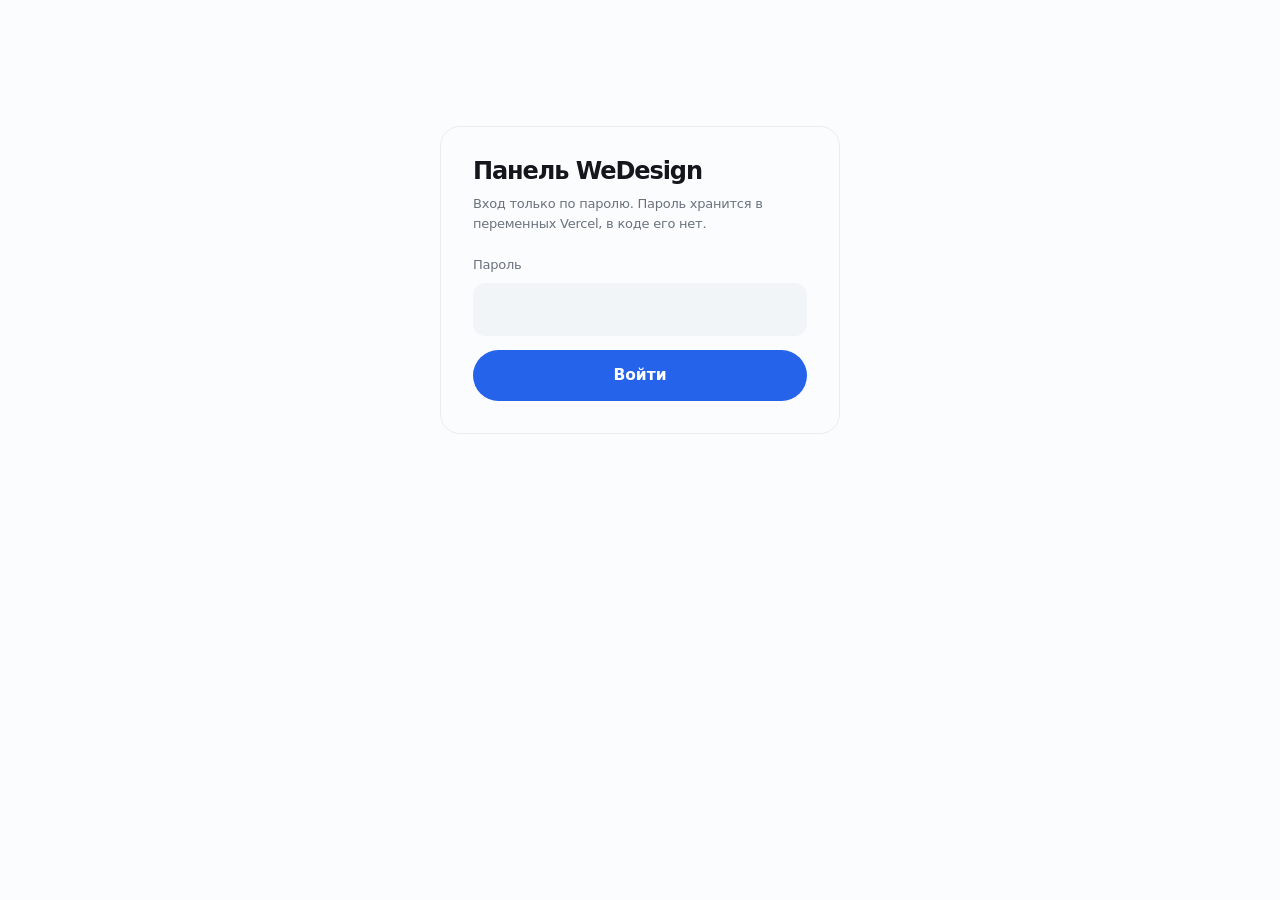
==== commit a558793e: "Add files via upload" ====
--- a/admin.html
+++ b/admin.html
@@ -29,6 +29,26 @@
   .steps-check{background:var(--paper2);border:1px solid var(--line);border-radius:10px;padding:14px 18px;font-size:14.5px;color:var(--muted);margin:14px 0}
   .steps-check b{color:var(--text)}
   .row-actions{display:flex;gap:10px;flex-wrap:wrap}
+  .chain{background:var(--soft);border-radius:12px;padding:16px 18px;margin:14px 0;font-size:14.5px}
+  .chain>b{display:block;margin-bottom:10px}
+  .chain-row{display:grid;grid-template-columns:170px 1fr;gap:12px;padding:7px 0;border-top:1px solid var(--line)}
+  .chain-row span{color:var(--mu);font-size:13.5px}
+  @media(max-width:640px){.chain-row{grid-template-columns:1fr;gap:2px}}
+  .lookup{background:var(--card);border:1px solid var(--line);border-radius:16px;padding:20px 22px;margin-bottom:14px;display:flex;justify-content:space-between;gap:16px;flex-wrap:wrap;align-items:center}
+  .lookup-row{display:flex;gap:9px;flex-wrap:wrap}
+  .lookup input{background:var(--soft);border:1.5px solid transparent;border-radius:10px;padding:10px 14px;font-family:'JetBrains Mono',monospace;font-size:14px;color:var(--ink);width:210px}
+  .lookup input:focus{border-color:var(--ac);background:var(--card);outline:none}
+  .acc-out{background:var(--card);border-radius:16px;padding:22px;margin-bottom:16px;box-shadow:var(--sh-1)}
+  .acc-out.bad{box-shadow:inset 0 0 0 2px var(--danger)}
+  .acc-out.ok{box-shadow:inset 0 0 0 2px var(--ok)}
+  .acc-out h3{margin-bottom:14px}
+  .acc-out table{width:100%;border-collapse:collapse;font-size:14.5px}
+  .acc-out td{padding:9px 6px;border-bottom:1px solid var(--line);vertical-align:top}
+  .acc-out td:first-child{color:var(--mu);width:36%}
+  .acc-out tr:last-child td{border-bottom:0}
+  .verdict{font-weight:700;padding:10px 14px;border-radius:10px;margin-bottom:14px;font-size:15px}
+  .verdict.ok{background:#15803D14;color:var(--ok)}
+  .verdict.bad{background:#B3271B14;color:var(--danger)}
   dialog{background:var(--ink-2);color:var(--text);border:1px solid var(--line);border-radius:var(--r);padding:0;width:min(1000px,94vw);max-height:92vh}
   dialog iframe{width:100%;height:76vh;border:0;background:#fff;display:block}
   .dlg-bar{display:flex;justify-content:space-between;align-items:center;padding:14px 18px;border-bottom:1px solid var(--line)}
@@ -57,6 +77,18 @@
     </div>
   </div>
 
+  <div class="lookup">
+    <div>
+      <b>Проверить расписку о согласии</b>
+      <p class="micro" style="margin:4px 0 0">Введите номер вида ACC-XXXXXXXX — покажем, что и когда принял клиент, и цела ли подпись.</p>
+    </div>
+    <div class="lookup-row">
+      <input id="accId" placeholder="ACC-WM8N97W5" maxlength="20">
+      <button class="btn btn-sm" id="btnAcc">Проверить</button>
+    </div>
+  </div>
+  <div class="acc-out" id="accOut" hidden></div>
+
   <div class="filters">
     <button class="chip-btn" data-f="claimed">Ждут проверки</button>
     <button class="chip-btn" data-f="awaiting_payment">Ждут оплату</button>
--- a/assets/style.css
+++ b/assets/style.css
@@ -1,255 +1,284 @@
-/* WeDesign — фирменный стиль.
-   Тёплая бумага, чернильно-чёрный текст, один электрический синий акцент.
-   Никаких градиентных заголовков, размытых пятен и стеклянных панелей —
-   именно они выдают шаблонную работу. Вместо них честные линии и плашки. */
+/* WeDesign — светлый воздушный лендинг.
+   Небо и холмы фоном, всё по центру, мягкие белые карточки, синий акцент. */
 
 :root{
-  --paper:#F2F0EA;
-  --paper2:#EAE7DF;
-  --surf:#FFFFFF;
-  --ink:#17140F;
-  --mu:#6C655B;
-  --line:#17140F1F;
-  --line2:#17140F33;
-  --ac:#1F3FE5;
-  --ac-soft:#1F3FE512;
-  --amber:#A4610C;
-  --ok:#12704A;
-  --danger:#B3271B;
-  --r:12px;
-  --maxw:1240px;
-
-  /* совместимость со старыми именами (панель админа) */
-  --bg:var(--paper); --bg2:var(--paper2); --ink-2:var(--surf);
+  --sky-1:#C7E2F7; --sky-2:#E4F0FA; --sky-3:#F7FBFE;
+  --hill-1:#A8CE8C; --hill-2:#8CBB72;
+  --paper:#FBFCFD; --card:#FFFFFF; --soft:#F2F5F8;
+  --ink:#13161B; --mu:#6A727E; --line:#13161B12; --line2:#13161B1F;
+  --ac:#2563EB; --ac-d:#1D4ED8; --ac-s:#2563EB0F;
+  --amber:#B26A00; --ok:#15803D; --danger:#B3271B;
+  --r:20px; --r-s:14px; --maxw:1120px;
+  --sh-1:0 1px 2px #13161B0A, 0 10px 24px #13161B0A;
+  --sh-2:0 2px 6px #13161B0F, 0 26px 60px #13161B14;
+  --sh-3:0 4px 10px #13161B12, 0 40px 90px #13161B1F;
+  /* совместимость с панелью админа */
+  --bg:var(--paper); --paper2:var(--soft); --surf:var(--card); --ink-2:var(--card);
   --tx:var(--ink); --teal:var(--ac); --indigo:var(--ac); --ochre:var(--amber);
 }
-
 *{box-sizing:border-box}
 html{scroll-behavior:smooth;-webkit-text-size-adjust:100%}
-body{
-  margin:0;background:var(--paper);color:var(--ink);
-  font:400 17px/1.62 'Golos Text',system-ui,-apple-system,sans-serif;
-  letter-spacing:-.006em;-webkit-font-smoothing:antialiased;overflow-x:hidden;
-}
-img{max-width:100%;display:block}
+body{margin:0;background:var(--paper);color:var(--ink);font:400 17px/1.6 'Manrope',system-ui,-apple-system,sans-serif;letter-spacing:-.014em;-webkit-font-smoothing:antialiased;overflow-x:hidden}
+img{display:block;max-width:100%}
 a{color:inherit;text-decoration:none}
 button,input,textarea{font:inherit}
-
-h1,h2,h3{font-family:'Unbounded',system-ui,sans-serif;font-weight:800;letter-spacing:-.055em;line-height:.96;margin:0 0 .42em}
-h1{font-size:clamp(42px,7.2vw,98px)}
-h2{font-size:clamp(29px,4.4vw,56px);line-height:1.0}
-h3{font-size:clamp(18px,1.6vw,21px);font-weight:600;letter-spacing:-.03em;line-height:1.22}
+h1,h2,h3{font-weight:800;letter-spacing:-.045em;line-height:1.02;margin:0 0 .42em}
+h1{font-size:clamp(38px,6.6vw,82px);line-height:.98;letter-spacing:-.055em}
+h2{font-size:clamp(27px,3.6vw,46px)}
+h3{font-size:19px;letter-spacing:-.03em;line-height:1.24}
 p{margin:0 0 1em}
-.mono{font-family:'JetBrains Mono',ui-monospace,monospace;letter-spacing:-.03em}
-.grad{color:var(--ac)}
-
-.w{max-width:var(--maxw);margin:0 auto;padding:0 24px;position:relative;z-index:2}
-.w.n{max-width:840px}
-.lead{font-size:clamp(17px,1.6vw,20px);color:var(--mu);max-width:60ch;letter-spacing:-.011em}
-.micro{font-size:13.5px;color:var(--mu);margin:0}
-.eyebrow{display:inline-flex;align-items:center;gap:10px;font-size:11.5px;font-weight:700;letter-spacing:.19em;text-transform:uppercase;color:var(--ac);margin-bottom:20px}
-.eyebrow:before{content:'';width:26px;height:2px;background:var(--ac)}
-:focus-visible{outline:2.5px solid var(--ac);outline-offset:3px;border-radius:4px}
-::selection{background:#1F3FE522}
-.mesh{display:none}
+.w{max-width:var(--maxw);margin:0 auto;padding:0 22px;position:relative;z-index:3}
+.w.n{max-width:820px}
+.mono{font-family:'JetBrains Mono',ui-monospace,monospace;font-variant-numeric:tabular-nums;letter-spacing:-.04em}
+.lead{font-size:18.5px;color:var(--mu);max-width:56ch}
+.micro{font-size:13px;color:var(--mu);margin:0}
+.k{font-family:'JetBrains Mono',monospace;font-size:11px;letter-spacing:.18em;text-transform:uppercase;color:var(--ac);display:block;margin-bottom:13px}
+:focus-visible{outline:2.5px solid var(--ac);outline-offset:2px;border-radius:8px}
+::selection{background:#2563EB1F}
 
 /* ——— кнопки ——— */
-.btn{
-  display:inline-flex;align-items:center;justify-content:center;gap:9px;
-  border:1.5px solid var(--ink);border-radius:999px;padding:14px 29px;cursor:pointer;
-  background:var(--ink);color:var(--paper);
-  font-weight:700;font-size:16px;letter-spacing:-.015em;
-  transition:background .18s ease,color .18s ease,border-color .18s ease,transform .18s ease;
-}
-.btn:hover{background:var(--ac);border-color:var(--ac);color:#fff;transform:translateY(-2px)}
-.btn:disabled{opacity:.4;cursor:progress;transform:none}
-.btn.o{background:transparent;color:var(--ink);border-color:var(--line2)}
-.btn.o:hover{background:transparent;color:var(--ac);border-color:var(--ac)}
-.btn.sm{padding:9px 19px;font-size:14.5px}
-.btn.lg{padding:17px 36px;font-size:17px}
-
-/* совместимость: панель админа использует старые имена классов */
-.btn-ghost{background:transparent;color:var(--ink);border-color:var(--line2)}
-.btn-ghost:hover{background:transparent;color:var(--ac);border-color:var(--ac)}
-.btn-sm{padding:9px 19px;font-size:14.5px}
-.chip-btn{background:transparent;border:1.5px solid var(--line2);color:var(--mu);border-radius:999px;padding:8px 16px;font-size:14px;cursor:pointer;transition:border-color .18s,color .18s}
+.btn{display:inline-flex;align-items:center;justify-content:center;gap:8px;background:var(--ac);color:#fff;padding:13px 26px;border-radius:999px;font-weight:700;font-size:15.5px;border:0;cursor:pointer;transition:background .18s,transform .18s,box-shadow .18s}
+.btn:hover{background:var(--ac-d);transform:translateY(-1px);box-shadow:0 10px 24px #2563EB33}
+.btn:disabled{opacity:.5;cursor:progress;transform:none;box-shadow:none}
+.btn.o{background:var(--card);color:var(--ink);box-shadow:inset 0 0 0 1.5px var(--line2)}
+.btn.o:hover{background:var(--card);box-shadow:inset 0 0 0 1.5px var(--ac);color:var(--ac)}
+.btn.dark{background:var(--ink)}
+.btn.dark:hover{background:#000;box-shadow:0 10px 24px #13161B2E}
+.btn.sm{padding:9px 18px;font-size:14px}
+.btn.lg{padding:15px 32px;font-size:16.5px}
+.btn-ghost{background:var(--card);color:var(--ink);box-shadow:inset 0 0 0 1.5px var(--line2)}
+.btn-ghost:hover{color:var(--ac);box-shadow:inset 0 0 0 1.5px var(--ac)}
+.btn-sm{padding:9px 18px;font-size:14px}
+.chip-btn{background:var(--card);border:1px solid var(--line2);border-radius:999px;padding:7px 15px;font-size:13.5px;color:var(--mu);cursor:pointer}
 .chip-btn:hover{border-color:var(--ac);color:var(--ac)}
 
 /* ——— шапка ——— */
-.nav{position:fixed;top:0;left:0;right:0;z-index:100;padding:16px 0;transition:padding .25s,background .25s,box-shadow .25s}
-.nav.stuck{padding:10px 0;background:var(--paper);box-shadow:0 1px 0 var(--line)}
-.nav .in{max-width:var(--maxw);margin:0 auto;padding:0 24px;display:flex;align-items:center;justify-content:space-between;gap:20px}
-.logo{display:flex;align-items:center;gap:10px;font-family:'Unbounded',sans-serif;font-weight:800;font-size:19px;letter-spacing:-.06em}
-.logo-mark{width:14px;height:14px;border-radius:3px;background:var(--ac)}
-.links{display:flex;gap:2px}
-.links a{font-size:15px;color:var(--mu);padding:9px 14px;border-radius:999px;transition:color .18s,background .18s}
-.links a:hover{color:var(--ink);background:var(--ac-soft)}
-.burger{display:none;background:none;border:0;color:inherit;width:44px;height:44px;cursor:pointer}
-.burger i{display:block;width:22px;height:2px;background:currentColor;margin:5px auto}
-.menu{position:fixed;inset:0;z-index:99;background:var(--paper);display:none;flex-direction:column;align-items:center;justify-content:center;gap:4px}
+.nav{position:sticky;top:0;z-index:40;padding:14px 0;transition:background .3s,box-shadow .3s,padding .3s}
+.nav.stuck{background:#FBFCFDE0;backdrop-filter:blur(18px);box-shadow:0 1px 0 var(--line);padding:9px 0}
+.nav .in{max-width:1200px;margin:0 auto;padding:0 22px;display:flex;align-items:center;justify-content:space-between;gap:16px}
+.brand{font-weight:800;font-size:21px;letter-spacing:-.06em}
+.links{display:flex;gap:4px;font-size:15px}
+.links a{color:var(--ink);opacity:.72;padding:8px 13px;border-radius:999px}
+.links a:hover{opacity:1;background:#13161B0A}
+.nav-right{display:flex;align-items:center;gap:10px}
+.nav-right .txt{font-size:14.5px;color:var(--ink);opacity:.72;padding:8px 12px}
+.burger{display:none;background:none;border:0;color:inherit;width:42px;height:42px;cursor:pointer}
+.burger i{display:block;width:20px;height:2px;background:currentColor;margin:5px auto}
+.menu{position:fixed;inset:0;z-index:39;background:var(--paper);display:none;flex-direction:column;align-items:center;justify-content:center;gap:6px}
 .menu.on{display:flex}
-.menu a{font-family:'Unbounded',sans-serif;font-weight:800;font-size:clamp(28px,7vw,46px);letter-spacing:-.055em;padding:10px}
-.bar{position:fixed;top:0;left:0;height:3px;width:0;z-index:120;background:var(--ac)}
-
-/* ——— первый экран ——— */
-.hero{padding:clamp(132px,16vw,196px) 0 clamp(56px,7vw,84px);position:relative}
-.hero-grid{display:grid;grid-template-columns:1.1fr .9fr;gap:clamp(34px,5vw,68px);align-items:center}
-.hero-cta{display:flex;gap:13px;flex-wrap:wrap;margin:32px 0 16px}
-.trust{display:flex;gap:26px;flex-wrap:wrap;margin-top:28px;padding-top:24px;border-top:2px solid var(--ink)}
-.trust div b{font-family:'Unbounded',sans-serif;font-size:24px;letter-spacing:-.06em;color:var(--ac)}
-.trust div span{display:block;font-size:12.5px;color:var(--mu);margin-top:4px}
-
-/* ——— сигнатура: ДНК ——— */
-.dna{background:var(--surf);border:1.5px solid var(--ink);border-radius:var(--r);padding:19px}
-.dna-head{display:flex;align-items:center;justify-content:space-between;gap:12px;margin-bottom:13px}
-.dna-head .mono{font-size:12.5px;font-weight:700;color:var(--amber)}
-.dna-live{font-size:10.5px;letter-spacing:.15em;text-transform:uppercase;color:var(--mu);display:flex;align-items:center;gap:7px}
-.dna-live:before{content:'';width:7px;height:7px;border-radius:50%;background:var(--ac);animation:blip 1.7s infinite}
-@keyframes blip{0%,100%{opacity:1}50%{opacity:.2}}
-.dna-strip{display:flex;gap:3px;height:10px;margin-bottom:16px}
-.dna-strip i{flex:1;border-radius:1px;background:var(--paper2);transition:background .55s ease}
-.dna-screen{border-radius:8px;overflow:hidden;border:1px solid var(--line);transition:background .55s ease,color .55s ease}
-.dna-bar{display:flex;gap:5px;padding:10px 13px;border-bottom:1px solid #00000014}
-.dna-bar i{width:8px;height:8px;border-radius:50%;background:#8888883D}
-.dna-body{padding:22px}
-.dna-eyebrow{font-size:9.5px;letter-spacing:.2em;text-transform:uppercase;font-weight:700;margin-bottom:10px}
-.dna-title{font-size:clamp(20px,2.4vw,27px);line-height:1.04;margin-bottom:15px;font-weight:700;letter-spacing:-.03em}
-.dna-line{height:7px;border-radius:2px;opacity:.2;background:currentColor;margin-bottom:7px}
-.dna-line.s{width:56%}
-.dna-row{display:flex;gap:10px;align-items:center;margin-top:18px;flex-wrap:wrap}
-.dna-btn{font-size:12px;font-weight:700;padding:9px 17px;display:inline-block}
-.dna-pill{font-size:10.5px;padding:6px 12px;border-radius:999px;opacity:.7;border:1px solid currentColor}
-.dna-note{font-size:13px;color:var(--mu);margin:16px 0 0;line-height:1.5}
-
-/* ——— бегущая строка ——— */
-.marq{overflow:hidden;padding:16px 0;border-top:2px solid var(--ink);border-bottom:2px solid var(--ink);white-space:nowrap;background:var(--surf)}
-.marq .t{display:inline-block;animation:mv 42s linear infinite}
-.marq b{font-family:'Unbounded',sans-serif;font-weight:800;font-size:clamp(18px,2.3vw,28px);letter-spacing:-.055em;padding:0 22px;color:var(--ink)}
-.marq i{color:var(--ac);font-style:normal}
-@keyframes mv{to{transform:translateX(-50%)}}
+.menu a{font-size:clamp(26px,7vw,40px);font-weight:800;letter-spacing:-.05em;padding:10px}
+.bar{position:fixed;top:0;left:0;height:2.5px;width:0;z-index:60;background:var(--ac)}
+
+/* ——— небо ——— */
+.hero{position:relative;padding:26px 0 0;text-align:center;overflow:hidden}
+.sky{position:absolute;inset:0;z-index:0;background:linear-gradient(180deg,var(--sky-1) 0%,var(--sky-2) 42%,var(--sky-3) 74%,var(--paper) 100%)}
+.sky i{position:absolute;border-radius:50%;background:#fff;filter:blur(40px)}
+.sky i:nth-child(1){width:44vw;height:22vw;top:5vw;left:-8vw;opacity:.9}
+.sky i:nth-child(2){width:36vw;height:18vw;top:1vw;right:-6vw;opacity:.75}
+.sky i:nth-child(3){width:28vw;height:14vw;top:14vw;left:32vw;opacity:.6}
+.sky i:nth-child(4){width:22vw;height:11vw;top:24vw;right:14vw;opacity:.45}
+.hills{position:absolute;left:0;right:0;bottom:0;z-index:1;width:100%;height:clamp(90px,15vw,220px)}
+
+.hero-in{padding:44px 0 clamp(60px,9vw,120px)}
+.pill{display:inline-flex;align-items:center;gap:9px;background:#FFFFFFCC;backdrop-filter:blur(10px);border:1px solid #FFFFFF;border-radius:999px;padding:7px 16px 7px 9px;font-size:13.5px;color:var(--mu);font-weight:500;box-shadow:var(--sh-1)}
+.pill i{width:7px;height:7px;border-radius:50%;background:var(--ok);font-style:normal;box-shadow:0 0 0 3px #15803D24}
+.pill b{color:var(--ac);font-weight:700}
+
+/* ——— карточка ввода ——— */
+.prompt{max-width:840px;margin:30px auto 0;background:var(--card);border-radius:26px;box-shadow:var(--sh-3);padding:22px 22px 14px;text-align:left;transition:box-shadow .2s}
+.prompt:focus-within{box-shadow:0 4px 10px #13161B12,0 40px 90px #2563EB2E}
+.prompt textarea{width:100%;border:0;outline:0;resize:vertical;font:400 18px/1.5 'Manrope',sans-serif;color:var(--ink);min-height:74px;background:transparent}
+.prompt textarea::placeholder{color:#9AA3B0}
+.prompt-row{display:flex;align-items:center;justify-content:space-between;gap:12px;margin-top:12px}
+.prompt-left{display:flex;align-items:center;gap:10px;flex-wrap:wrap}
+.circle{width:38px;height:38px;border-radius:50%;border:1px solid var(--line2);background:var(--card);color:var(--mu);font-size:20px;line-height:1;cursor:pointer;display:grid;place-items:center;transition:border-color .18s,color .18s}
+.circle:hover{border-color:var(--ac);color:var(--ac)}
+.ghost-pill{border:1px solid var(--line2);background:var(--card);border-radius:999px;padding:9px 16px;font-size:14px;color:var(--mu);cursor:pointer;transition:border-color .18s,color .18s}
+.ghost-pill:hover{border-color:var(--ac);color:var(--ac)}
+.send{width:42px;height:42px;border-radius:50%;background:var(--ac);color:#fff;border:0;cursor:pointer;display:grid;place-items:center;font-size:19px;transition:background .18s,transform .18s}
+.send:hover{background:var(--ac-d);transform:translateY(-1px)}
+.send:disabled{opacity:.5;cursor:progress}
+.sub{display:flex;align-items:center;justify-content:center;gap:8px;margin-top:14px;font-size:13px;color:var(--mu)}
+.sub .dna{font-family:'JetBrains Mono',monospace;font-weight:700;color:var(--amber);font-variant-numeric:tabular-nums}
+
+/* ——— плитки примеров ——— */
+.tiles{display:grid;grid-template-columns:repeat(4,1fr);gap:14px;max-width:1000px;margin:34px auto 0}
+.tile{position:relative;border-radius:18px;overflow:hidden;background:var(--card);box-shadow:var(--sh-2);transition:transform .28s,box-shadow .28s;display:block}
+.tile:hover{transform:translateY(-5px);box-shadow:var(--sh-3)}
+.tile-view{height:190px;overflow:hidden;position:relative;background:#fff}
+.tile-view iframe{width:340%;height:640px;border:0;transform:scale(.294);transform-origin:0 0;pointer-events:none}
+.tile-lb{position:absolute;left:0;right:0;bottom:0;padding:26px 14px 12px;font-size:13.5px;font-weight:700;color:#fff;text-align:left;background:linear-gradient(180deg,transparent,#000000B8)}
+.tiles-more{margin-top:20px}
 
 /* ——— секции ——— */
-.s{padding:clamp(66px,8.5vw,124px) 0;position:relative}
-.s.tint{background:var(--paper2)}
+.s{padding:74px 0;position:relative}
+.s.soft{background:var(--soft)}
 .s.line{border-top:1px solid var(--line)}
-.head{max-width:740px;margin-bottom:clamp(32px,4.2vw,54px)}
-
-/* ——— шаги ——— */
-.steps{display:grid;grid-template-columns:repeat(auto-fit,minmax(228px,1fr));gap:clamp(18px,2.4vw,30px);list-style:none;padding:0;margin:0}
-.steps li{border-top:3px solid var(--ink);padding-top:18px}
-.steps .n{display:block;font-family:'JetBrains Mono',monospace;font-size:12px;font-weight:700;color:var(--ac);margin-bottom:12px}
-.steps p{color:var(--mu);margin:0;font-size:15.5px}
-
-/* ——— карточки ——— */
-.cards{display:grid;grid-template-columns:repeat(auto-fit,minmax(258px,1fr));gap:16px}
-.card{background:var(--surf);border:1.5px solid var(--line);border-radius:var(--r);padding:27px;transition:border-color .22s,transform .22s}
-.card:hover{border-color:var(--ink);transform:translateY(-3px)}
-.card p{color:var(--mu);margin:0;font-size:15.5px}
-
-/* ——— примеры ——— */
-.demos{display:grid;grid-template-columns:repeat(auto-fit,minmax(290px,1fr));gap:18px}
-.demo{border:1.5px solid var(--ink);border-radius:var(--r);overflow:hidden;background:var(--surf);transition:transform .28s}
-.demo:hover{transform:translateY(-4px)}
-.demo-bar{display:flex;align-items:center;gap:6px;padding:11px 14px;border-bottom:1px solid var(--line)}
-.demo-bar i{width:8px;height:8px;border-radius:50%;background:var(--line2)}
-.demo-bar span{margin-left:8px;font-size:11.5px;color:var(--mu)}
-.demo-view{height:330px;overflow:hidden;position:relative;background:#fff}
-.demo-view iframe{width:250%;height:825px;border:0;transform:scale(.4);transform-origin:0 0;pointer-events:none}
-.demo-foot{display:flex;justify-content:space-between;align-items:center;gap:12px;padding:14px 18px;font-size:13.5px;border-top:1px solid var(--line)}
-.demo-foot .mono{color:var(--amber);font-size:12px}
-.demo-foot a{color:var(--ac);font-weight:700}
+.head{max-width:640px;margin-bottom:38px}
+.head.c{text-align:center;margin-left:auto;margin-right:auto}
+.head.c .lead{margin-left:auto;margin-right:auto}
+
+.steps{display:grid;grid-template-columns:repeat(auto-fit,minmax(220px,1fr));gap:14px;list-style:none;padding:0;margin:0}
+.steps li{background:var(--card);border-radius:var(--r);padding:26px;box-shadow:var(--sh-1)}
+.s.soft .steps li{background:var(--paper)}
+.steps .n{display:inline-grid;place-items:center;width:30px;height:30px;border-radius:50%;background:var(--ac-s);color:var(--ac);font-weight:800;font-size:14px;margin-bottom:14px}
+.steps p{margin:0;color:var(--mu);font-size:15px}
+
+.cards{display:grid;grid-template-columns:repeat(auto-fit,minmax(248px,1fr));gap:14px}
+.card{background:var(--card);border-radius:var(--r);padding:26px;box-shadow:var(--sh-1);transition:transform .25s,box-shadow .25s}
+.s.soft .card{background:var(--paper)}
+.card:hover{transform:translateY(-4px);box-shadow:var(--sh-2)}
+.card .ico{width:36px;height:36px;border-radius:12px;background:var(--ac-s);margin-bottom:15px}
+.card p{margin:0;color:var(--mu);font-size:15px}
 
 /* ——— цена ——— */
-.price-grid{display:grid;grid-template-columns:1fr 1.1fr;gap:clamp(30px,4vw,56px);align-items:start}
-.price-tag{font-family:'Unbounded',sans-serif;font-size:clamp(48px,8vw,92px);font-weight:800;letter-spacing:-.075em;line-height:1;margin:4px 0 20px;color:var(--ac)}
-.verify{background:var(--surf);border:1.5px solid var(--ink);border-radius:var(--r);padding:clamp(24px,3vw,36px)}
-.verify ol{margin:18px 0 0;padding-left:20px;color:var(--mu);font-size:15.5px}
-.verify li{margin-bottom:13px}
-.verify b{color:var(--ink)}
+.two{display:grid;grid-template-columns:.95fr 1.05fr;gap:16px;align-items:stretch}
+.pricebox{background:var(--ink);color:#fff;border-radius:24px;padding:36px;display:flex;flex-direction:column;box-shadow:var(--sh-2)}
+.pricebox .k{color:#93B4FF}
+.price{font-size:clamp(42px,6vw,64px);font-weight:800;letter-spacing:-.06em;line-height:1;margin:6px 0 10px}
+.pricebox p{color:#FFFFFFA8;font-size:15.5px}
+.plist{list-style:none;padding:0;margin:18px 0 22px;font-size:14.5px;color:#FFFFFFB8}
+.plist li{padding:7px 0 7px 22px;position:relative}
+.plist li:before{content:'✓';position:absolute;left:0;color:#93B4FF;font-weight:800}
+.pricebox .btn{background:#fff;color:var(--ink);margin-top:auto}
+.pricebox .btn:hover{background:var(--ac);color:#fff}
+.verify{background:var(--card);border-radius:24px;padding:36px;box-shadow:var(--sh-1)}
+.vrow{display:grid;grid-template-columns:30px 1fr;gap:15px;padding:15px 0;border-top:1px solid var(--line)}
+.vrow:first-of-type{border-top:0;padding-top:4px}
+.vrow .n{font-family:'JetBrains Mono',monospace;font-size:11.5px;color:var(--ac);padding-top:3px}
+.vrow p{margin:4px 0 0;color:var(--mu);font-size:15px}
 
 /* ——— мастер ——— */
-.wizard{display:grid;gap:14px;margin-top:30px}
-.wz{display:grid;grid-template-columns:58px 1fr;gap:18px;background:var(--surf);border:1.5px solid var(--line);border-radius:var(--r);padding:clamp(22px,2.6vw,32px)}
-.wz .n{font-family:'JetBrains Mono',monospace;font-size:12.5px;font-weight:700;color:var(--ac);padding-top:5px}
-.wz h3{margin-bottom:18px}
-.field{display:block;margin-bottom:15px}
-.field>span{display:block;font-size:13px;color:var(--mu);margin-bottom:8px}
+.wizard{display:grid;gap:12px;margin-top:24px}
+.wz{display:grid;grid-template-columns:48px 1fr;gap:14px;background:var(--card);border-radius:var(--r);padding:26px;box-shadow:var(--sh-1)}
+.wz .n{display:grid;place-items:center;width:30px;height:30px;border-radius:50%;background:var(--ac-s);color:var(--ac);font-weight:800;font-size:14px;margin-top:3px}
+.wz h3{margin-bottom:16px}
+.field{display:block;margin-bottom:14px}
+.field>span{display:block;font-size:13px;color:var(--mu);margin-bottom:7px}
 .field>span i{font-style:normal;opacity:.6}
-.field input,.field textarea{
-  width:100%;background:var(--paper);border:1.5px solid var(--line2);color:var(--ink);
-  border-radius:8px;padding:13px 15px;transition:border-color .16s,background .16s;
-}
-.field input:focus,.field textarea:focus{border-color:var(--ac);background:var(--surf);outline:none}
-.field input::placeholder,.field textarea::placeholder{color:#A29A8E}
-.field textarea{resize:vertical;line-height:1.55}
+.field input,.field textarea{width:100%;background:var(--soft);border:1.5px solid transparent;color:var(--ink);border-radius:12px;padding:12px 15px;transition:border-color .16s,background .16s}
+.field input:focus,.field textarea:focus{border-color:var(--ac);background:var(--card);outline:none}
+.field input::placeholder,.field textarea::placeholder{color:#9AA3B0}
+.field textarea{resize:vertical;line-height:1.5}
+.field.inline{margin:0;width:200px}
 .row{display:grid;grid-template-columns:1fr 1fr;gap:14px;align-items:end}
-.hint{display:block;font-size:12.5px;color:var(--mu);margin-top:7px}
+.hint{display:block;font-size:12.5px;color:var(--mu);margin-top:6px}
 .hp{position:absolute;left:-9999px;width:1px;height:1px;overflow:hidden}
-.quick{display:flex;gap:9px;flex-wrap:wrap;margin-bottom:18px}
-.chip{background:transparent;border:1.5px solid var(--line2);color:var(--mu);border-radius:999px;padding:8px 16px;font-size:14px;cursor:pointer;transition:border-color .18s,color .18s}
+.quick{display:flex;gap:8px;flex-wrap:wrap;margin-bottom:16px}
+.chip{background:var(--card);border:1px solid var(--line2);border-radius:999px;padding:7px 15px;font-size:13.5px;color:var(--mu);cursor:pointer;transition:border-color .16s,color .16s}
 .chip:hover{border-color:var(--ac);color:var(--ac)}
-.hours{display:grid;gap:4px}
+.hours{display:grid;gap:2px}
 .hrow{display:grid;grid-template-columns:1.1fr auto auto 1fr;gap:12px;align-items:center;padding:8px 0;border-bottom:1px solid var(--line)}
 .hrow:last-child{border-bottom:0}
-.hrow input[type=time]{background:var(--paper);border:1.5px solid var(--line2);color:var(--ink);border-radius:7px;padding:8px 10px;width:114px}
+.hrow input[type=time]{background:var(--soft);border:1.5px solid transparent;color:var(--ink);border-radius:10px;padding:8px 11px;width:112px}
+.hrow input[type=time]:focus{border-color:var(--ac);background:var(--card);outline:none}
 .hrow .off{display:flex;align-items:center;gap:8px;font-size:13.5px;color:var(--mu);justify-self:end;cursor:pointer}
 .hrow.closed input[type=time]{opacity:.35;pointer-events:none}
-.build{display:flex;align-items:center;gap:18px;flex-wrap:wrap;margin-top:26px}
+.build{display:flex;align-items:center;gap:16px;flex-wrap:wrap;margin-top:20px}
 
 /* ——— уведомления ——— */
-.notice{margin-top:16px;padding:14px 18px;border-radius:8px;background:var(--surf);border:1.5px solid var(--danger);border-left-width:5px;font-size:15px}
-.notice.good{border-color:var(--ok)}
+.notice{margin-top:14px;padding:14px 18px;border-radius:14px;background:var(--card);box-shadow:inset 0 0 0 1.5px var(--danger);font-size:15px}
+.notice.good{box-shadow:inset 0 0 0 1.5px var(--ok)}
 
 /* ——— результат ——— */
-.res-head{display:flex;justify-content:space-between;align-items:flex-end;gap:22px;flex-wrap:wrap;margin:16px 0 24px}
-.res-act{display:flex;gap:11px;flex-wrap:wrap}
-.frame{border:1.5px solid var(--ink);border-radius:var(--r);overflow:hidden;background:#fff}
-.frame iframe{width:100%;height:76vh;min-height:540px;border:0;display:block}
+.res-head{display:flex;justify-content:space-between;align-items:flex-end;gap:20px;flex-wrap:wrap;margin:12px 0 18px}
+.res-act{display:flex;gap:10px;flex-wrap:wrap;align-items:flex-end}
+.frame{border-radius:var(--r);overflow:hidden;background:#fff;box-shadow:var(--sh-3)}
+.frame iframe{width:100%;height:74vh;min-height:520px;border:0;display:block}
 
 /* ——— оплата ——— */
-.pay-grid{display:grid;grid-template-columns:1fr 1fr;gap:18px}
-.pay-card{background:var(--surf);border:1.5px solid var(--ink);border-radius:var(--r);padding:clamp(24px,3vw,36px)}
-.pay-card h2{font-size:clamp(22px,2.4vw,30px)}
-.amount{font-family:'JetBrains Mono',monospace;font-size:clamp(36px,5.6vw,60px);font-weight:700;letter-spacing:-.05em;margin:4px 0 16px;color:var(--amber)}
-.pay-meta{display:flex;gap:32px;flex-wrap:wrap;margin-top:22px;padding-top:20px;border-top:1px solid var(--line)}
+.pay-grid{display:grid;grid-template-columns:1fr 1fr;gap:16px}
+.pay-card{background:var(--card);border-radius:24px;padding:34px;box-shadow:var(--sh-1)}
+.pay-card h2{font-size:clamp(21px,2.3vw,29px)}
+.amount{font-family:'JetBrains Mono',monospace;font-variant-numeric:tabular-nums;font-size:clamp(34px,5.2vw,56px);font-weight:700;letter-spacing:-.05em;margin:4px 0 14px}
+.pay-meta{display:flex;gap:28px;flex-wrap:wrap;margin-top:20px;padding-top:18px;border-top:1px solid var(--line)}
 .pay-meta span{display:block;font-size:12.5px;color:var(--mu)}
-.pay-meta b{font-size:19px}
-
-/* ——— проверка заказа ——— */
-.check{display:grid;grid-template-columns:1fr 1fr;gap:clamp(28px,4vw,52px);align-items:start}
+.pay-meta b{font-size:18px}
+.codebox{margin-top:20px;border-radius:18px;overflow:hidden;background:var(--soft)}
+.codebox-top{background:var(--ink);color:#fff;font-family:'JetBrains Mono',monospace;font-size:11px;font-weight:700;letter-spacing:.18em;text-transform:uppercase;padding:10px 18px}
+.codebox-code{font-family:'JetBrains Mono',monospace;font-size:clamp(28px,4.6vw,42px);font-weight:700;padding:16px 18px 4px}
+.codebox-why{margin:0;padding:6px 18px 0 34px;color:var(--mu);font-size:14px}
+.codebox-why li{margin-bottom:6px}
+.codebox .btn{margin:14px 18px 18px}
+
+/* ——— готовый сайт ——— */
+.live{background:var(--card);border-radius:24px;padding:32px;margin:20px 0 14px;box-shadow:var(--sh-2)}
+.live-url{display:block;font-family:'JetBrains Mono',monospace;font-size:clamp(15px,2.2vw,23px);font-weight:700;color:var(--ac);word-break:break-all;margin-bottom:20px}
+.live-url:hover{text-decoration:underline}
+.live-act{display:flex;gap:10px;flex-wrap:wrap}
+
+/* ——— мой заказ ——— */
+.check{display:grid;grid-template-columns:1fr 1fr;gap:40px;align-items:start}
 
 /* ——— вопросы ——— */
-details{border-bottom:1px solid var(--line)}
-details summary{cursor:pointer;list-style:none;padding:21px 0;font-weight:600;font-size:17.5px;display:flex;justify-content:space-between;align-items:center;gap:20px}
+details{background:var(--card);border-radius:var(--r);margin-bottom:8px;box-shadow:var(--sh-1)}
+details summary{cursor:pointer;list-style:none;padding:19px 22px;font-weight:700;font-size:16.5px;display:flex;justify-content:space-between;align-items:center;gap:18px}
 details summary::-webkit-details-marker{display:none}
-details summary:after{content:'+';color:var(--ac);font-size:24px;line-height:1;transition:transform .25s}
+details summary:after{content:'+';color:var(--ac);font-size:21px;line-height:1;transition:transform .25s}
 details[open] summary:after{transform:rotate(45deg)}
-details p{color:var(--mu);margin:0 0 21px;max-width:64ch;font-size:16px}
-
-/* ——— финальный призыв ——— */
-.cta{border-radius:var(--r);padding:clamp(38px,6vw,84px);text-align:center;background:var(--ink);color:var(--paper)}
-.cta h2{color:var(--paper)}
-.cta .lead{color:#F2F0EAB8;margin:0 auto 28px}
-.cta .btn{background:var(--ac);border-color:var(--ac);color:#fff}
-.cta .btn:hover{background:var(--paper);border-color:var(--paper);color:var(--ink)}
-
-/* ——— подвал ——— */
-.foot{padding:34px 0;border-top:2px solid var(--ink);color:var(--mu);font-size:14px}
-.foot-in{display:flex;justify-content:space-between;gap:16px;flex-wrap:wrap;align-items:center}
+details p{color:var(--mu);margin:0;padding:0 22px 20px;max-width:64ch;font-size:15.5px}
+
+/* ——— финал ——— */
+.cta{background:linear-gradient(170deg,var(--sky-1),var(--sky-3));border-radius:28px;padding:60px 30px;text-align:center;box-shadow:var(--sh-1)}
+.cta .lead{margin:0 auto 22px}
+.foot{padding:28px 0;border-top:1px solid var(--line);font-size:13.5px;color:var(--mu)}
+.foot-in{display:flex;justify-content:space-between;gap:14px;flex-wrap:wrap}
+
+/* ——— помощь ——— */
+.helpbox{background:var(--card);border-radius:24px;padding:clamp(28px,4vw,42px);box-shadow:var(--sh-1);display:grid;grid-template-columns:1.3fr .7fr;gap:32px;align-items:center}
+.help-act{display:grid;gap:10px}
+.help-act .btn{width:100%}
+.help{position:fixed;right:18px;bottom:18px;z-index:80;display:flex;align-items:center;gap:9px;background:#25D366;color:#052E14;padding:13px 20px 13px 16px;border-radius:999px;font-weight:700;font-size:15px;box-shadow:0 12px 30px #00000038;transition:transform .22s}
+.help:hover{transform:translateY(-2px)}
+.help svg{width:22px;height:22px}
+@media(max-width:640px){.help span{display:none}.help{padding:15px;border-radius:50%}}
+
+/* ——— окно согласия ——— */
+.gate{position:fixed;inset:0;z-index:200;background:#13161BA8;backdrop-filter:blur(6px);display:grid;place-items:center;padding:20px;overflow-y:auto}
+.gate-card{background:var(--card);border-radius:24px;box-shadow:var(--sh-3);max-width:560px;width:100%;animation:gateIn .3s cubic-bezier(.2,.7,.3,1)}
+@keyframes gateIn{from{opacity:0;transform:translateY(18px) scale(.98)}to{opacity:1;transform:none}}
+.gate-body{padding:clamp(26px,4vw,38px)}
+.gate-body h2{font-size:clamp(23px,3vw,31px);margin-bottom:14px}
+.gate-body p{color:var(--mu);font-size:15.5px}
+.gate-list{margin:0 0 20px;padding-left:20px;color:var(--mu);font-size:15.5px}
+.gate-list li{margin-bottom:9px}
+.gate-list a{color:var(--ac);font-weight:700;text-decoration:underline}
+.gate-check{display:flex;align-items:flex-start;gap:12px;background:var(--soft);border-radius:14px;padding:15px 17px;cursor:pointer;font-size:15px;transition:box-shadow .18s}
+.gate-check input{width:20px;height:20px;margin:1px 0 0;accent-color:var(--ac);cursor:pointer;flex-shrink:0}
+.gate-check.bad{box-shadow:inset 0 0 0 2px var(--danger);animation:shake .42s ease}
+.gate-act{display:flex;gap:10px;flex-wrap:wrap;margin-top:18px}
+.gate-act .btn{flex:1;min-width:160px}
+body.locked{overflow:hidden}
+.acc{background:var(--soft);border-radius:14px;padding:16px 18px;margin:16px 0}
+.acc span{display:block;font-size:12.5px;color:var(--mu);margin-bottom:5px}
+.acc b{font-size:22px;letter-spacing:-.02em}
+
+/* ——— подсветка ошибок ——— */
+.notice{max-width:840px;margin-left:auto;margin-right:auto;text-align:left}
+.notice.flash{animation:flash .5s ease}
+@keyframes flash{0%{transform:scale(.985);opacity:.5}55%{transform:scale(1.012)}100%{transform:none;opacity:1}}
+.field input.bad,.field textarea.bad,textarea.bad{border-color:var(--danger)!important;background:#B3271B08!important;animation:shake .42s ease}
+@keyframes shake{0%,100%{transform:translateX(0)}20%{transform:translateX(-6px)}40%{transform:translateX(6px)}60%{transform:translateX(-4px)}80%{transform:translateX(3px)}}
+#descHint{color:var(--mu)}
+#descHint.ready{color:var(--ok);font-weight:700}
+.prompt textarea.bad{outline:2px solid var(--danger);outline-offset:6px;border-radius:6px}
 
 /* ——— движение ——— */
-.rv{opacity:0;transform:translateY(24px);transition:opacity .7s cubic-bezier(.2,.7,.3,1),transform .7s cubic-bezier(.2,.7,.3,1);transition-delay:var(--d,0ms)}
+.rv{opacity:0;transform:translateY(20px);transition:opacity .7s cubic-bezier(.2,.7,.3,1),transform .7s cubic-bezier(.2,.7,.3,1);transition-delay:var(--d,0ms)}
 .rv.on{opacity:1;transform:none}
 
-@media(max-width:900px){
-  .hero-grid,.price-grid,.pay-grid,.check{grid-template-columns:1fr}
-  .links{display:none}
+@media(max-width:980px){.tiles{grid-template-columns:1fr 1fr}}
+@media(max-width:920px){
+  .two,.pay-grid,.check,.helpbox{grid-template-columns:1fr}
+  .links,.nav-right .txt{display:none}
   .burger{display:block}
   .row{grid-template-columns:1fr}
-  .wz{grid-template-columns:1fr;gap:10px}
+  .wz{grid-template-columns:1fr;gap:8px}
   .hrow{grid-template-columns:1fr 1fr;row-gap:8px}
   .hrow .off{justify-self:start}
-  .demo-view{height:280px}
+  .field.inline{width:100%}
+  .prompt{padding:18px 18px 12px}
+  .tile-view{height:160px}
 }
 @media (prefers-reduced-motion:reduce){
   *{animation:none!important;transition:none!important}
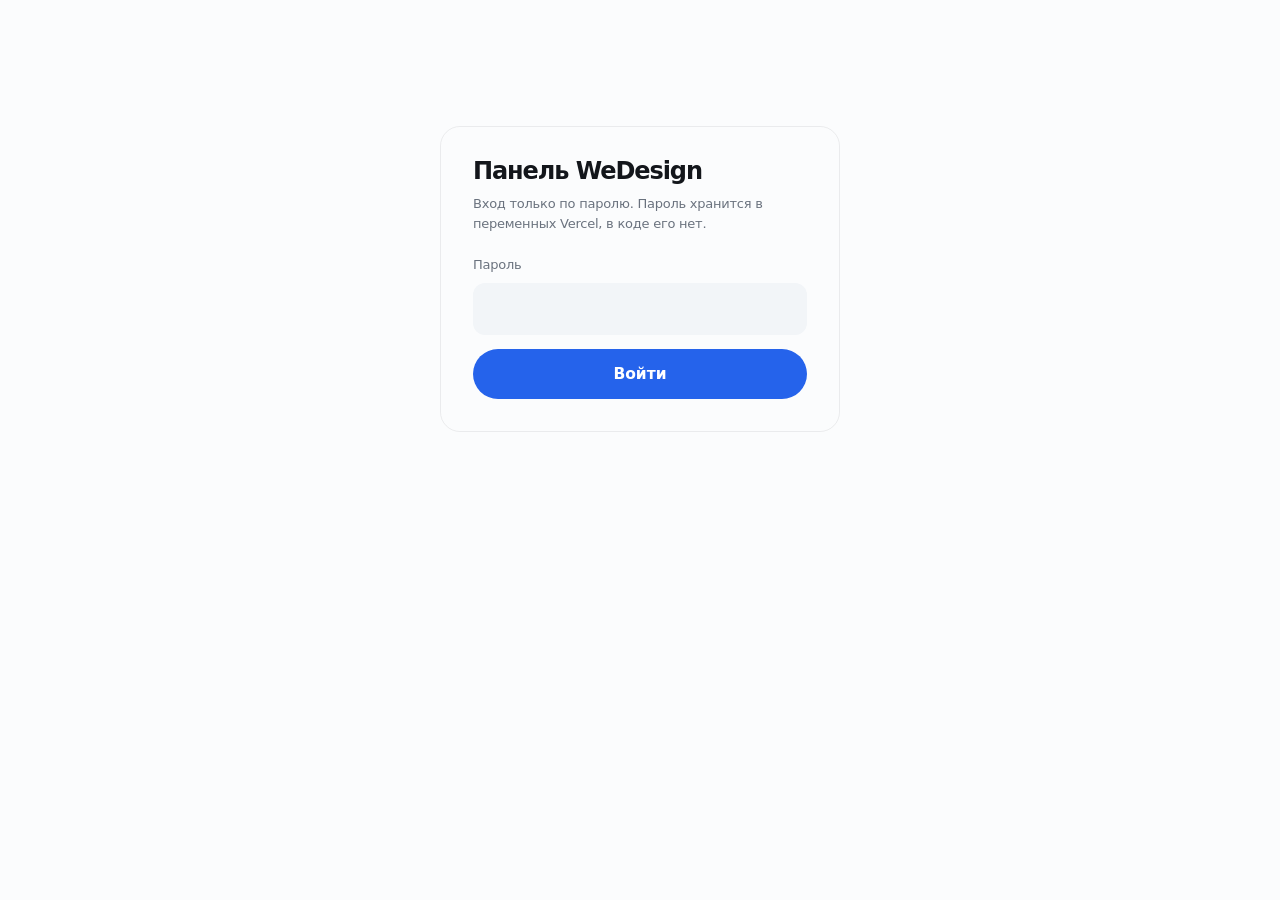
==== commit 889dd9dc: "Add files via upload" ====
--- a/admin.html
+++ b/admin.html
@@ -9,13 +9,14 @@
 <link rel="preconnect" href="https://fonts.gstatic.com" crossorigin>
 <link rel="stylesheet" href="https://fonts.googleapis.com/css2?family=Unbounded:wght@600;800&family=Golos+Text:wght@400;500;700&family=JetBrains+Mono:wght@400;700&display=swap&subset=cyrillic,latin">
 <link rel="stylesheet" href="/assets/style.css">
+<meta name="format-detection" content="telephone=no">
 <style>
   .panel{max-width:1080px;margin:0 auto;padding:40px 22px 80px}
   .login{max-width:400px;margin:14vh auto;background:var(--surface);border:1px solid var(--line);border-radius:var(--r);padding:32px}
   .bar{display:flex;justify-content:space-between;align-items:center;gap:16px;flex-wrap:wrap;margin-bottom:26px}
   .filters{display:flex;gap:8px;flex-wrap:wrap;margin-bottom:20px}
   .order{background:var(--surface);border:1px solid var(--line);border-radius:var(--r);padding:22px;margin-bottom:14px}
-  .order.hot{border-color:var(--amber)}
+  .order.hot{box-shadow:var(--sh-1),inset 0 0 0 2px var(--amber)}
   .order-top{display:flex;justify-content:space-between;gap:16px;flex-wrap:wrap;align-items:flex-start}
   .tag{font-size:11.5px;letter-spacing:.1em;text-transform:uppercase;font-weight:700;padding:5px 11px;border-radius:999px;background:#ffffff14;color:var(--muted)}
   .tag.claimed{background:#A4610C1A;color:var(--amber)}
@@ -33,10 +34,41 @@
   .chain>b{display:block;margin-bottom:10px}
   .chain-row{display:grid;grid-template-columns:170px 1fr;gap:12px;padding:7px 0;border-top:1px solid var(--line)}
   .chain-row span{color:var(--mu);font-size:13.5px}
-  @media(max-width:640px){.chain-row{grid-template-columns:1fr;gap:2px}}
+  /* ——— телефон ——— */
+  @media(max-width:820px){
+    .panel{padding:22px 16px 60px}
+    .bar{flex-direction:column;align-items:stretch;gap:14px}
+    .bar .row-actions{width:100%}
+    .bar .row-actions .btn,.bar .row-actions a{flex:1;text-align:center;justify-content:center}
+    .lookup{flex-direction:column;align-items:stretch;padding:16px 18px}
+    .lookup-row{width:100%}
+    .lookup input{width:100%;flex:1}
+    .filters{overflow-x:auto;flex-wrap:nowrap;padding-bottom:6px;-webkit-overflow-scrolling:touch}
+    .filters .chip-btn{white-space:nowrap;flex-shrink:0}
+    .order{padding:18px 16px}
+    .order-top{flex-direction:column;gap:8px}
+    .kv{grid-template-columns:1fr 1fr;gap:12px}
+    .row-actions{gap:8px}
+    .row-actions .btn,.row-actions a.btn{flex:1 1 100%;justify-content:center;text-align:center}
+    .chain-row{grid-template-columns:1fr;gap:2px}
+    .steps-check,.risk{font-size:14px;padding:12px 14px}
+    .acc-out{padding:16px}
+    .acc-out td{display:block;padding:4px 0;border:0}
+    .acc-out td:first-child{width:auto;font-size:12px;padding-top:10px}
+    .acc-out tr{display:block;border-bottom:1px solid var(--line);padding-bottom:8px}
+    .acc-out tr:last-child{border-bottom:0}
+    dialog{width:100vw;max-width:100vw;height:100vh;max-height:100vh;border-radius:0;margin:0}
+    dialog iframe{height:calc(100vh - 58px)}
+    .dlg-bar{padding:12px 14px}
+    .login{margin:6vh auto;padding:24px 20px}
+  }
+  @media(max-width:420px){
+    .kv{grid-template-columns:1fr}
+    .order-top .tag{align-self:flex-start}
+  }
   .lookup{background:var(--card);border:1px solid var(--line);border-radius:16px;padding:20px 22px;margin-bottom:14px;display:flex;justify-content:space-between;gap:16px;flex-wrap:wrap;align-items:center}
   .lookup-row{display:flex;gap:9px;flex-wrap:wrap}
-  .lookup input{background:var(--soft);border:1.5px solid transparent;border-radius:10px;padding:10px 14px;font-family:'JetBrains Mono',monospace;font-size:14px;color:var(--ink);width:210px}
+  .lookup input{background:var(--soft);border:1.5px solid transparent;border-radius:10px;padding:11px 14px;font-family:'JetBrains Mono',monospace;font-size:16px;color:var(--ink);width:210px}
   .lookup input:focus{border-color:var(--ac);background:var(--card);outline:none}
   .acc-out{background:var(--card);border-radius:16px;padding:22px;margin-bottom:16px;box-shadow:var(--sh-1)}
   .acc-out.bad{box-shadow:inset 0 0 0 2px var(--danger)}
--- a/assets/style.css
+++ b/assets/style.css
@@ -17,6 +17,9 @@
   --tx:var(--ink); --teal:var(--ac); --indigo:var(--ac); --ochre:var(--amber);
 }
 *{box-sizing:border-box}
+/* Атрибут hidden должен скрывать элемент всегда — даже если у класса
+   задан display. Иначе окна и блоки не закрываются. */
+[hidden]{display:none!important}
 html{scroll-behavior:smooth;-webkit-text-size-adjust:100%}
 body{margin:0;background:var(--paper);color:var(--ink);font:400 17px/1.6 'Manrope',system-ui,-apple-system,sans-serif;letter-spacing:-.014em;-webkit-font-smoothing:antialiased;overflow-x:hidden}
 img{display:block;max-width:100%}
@@ -98,8 +101,31 @@
 .send{width:42px;height:42px;border-radius:50%;background:var(--ac);color:#fff;border:0;cursor:pointer;display:grid;place-items:center;font-size:19px;transition:background .18s,transform .18s}
 .send:hover{background:var(--ac-d);transform:translateY(-1px)}
 .send:disabled{opacity:.5;cursor:progress}
+.prompt-foot{border-top:1px solid var(--line);margin-top:10px;padding-top:10px;font-size:12.5px;color:var(--mu);text-align:left}
+.prompt-foot #descHint.ready{color:var(--ok);font-weight:700}
 .sub{display:flex;align-items:center;justify-content:center;gap:8px;margin-top:14px;font-size:13px;color:var(--mu)}
 .sub .dna{font-family:'JetBrains Mono',monospace;font-weight:700;color:var(--amber);font-variant-numeric:tabular-nums}
+
+/* ——— сравнение ——— */
+.vs{display:grid;grid-template-columns:1fr 1fr;gap:16px;max-width:880px;margin:0 auto}
+.vs-col{background:var(--card);border-radius:20px;padding:26px;box-shadow:var(--sh-1)}
+.vs-col.best{box-shadow:var(--sh-2),inset 0 0 0 2px var(--ac)}
+.vs-tag{display:block;font-size:12px;font-weight:700;letter-spacing:.12em;text-transform:uppercase;color:var(--mu);margin-bottom:16px}
+.vs-col.best .vs-tag{color:var(--ac)}
+.vs-list{list-style:none;padding:0;margin:0;font-size:15px}
+.vs-list li{padding:9px 0 9px 27px;position:relative;color:var(--mu);line-height:1.45}
+.vs-list.bad li:before{content:'—';position:absolute;left:2px;color:#9AA3B0;font-weight:700}
+.vs-list.good li:before{content:'✓';position:absolute;left:0;color:var(--ac);font-weight:800}
+.vs-list.good li{color:var(--ink)}
+
+/* ——— два пути ——— */
+.ways{display:grid;grid-template-columns:1fr auto 1fr;gap:14px;align-items:stretch;max-width:840px;margin:20px auto 0;text-align:left}
+.way{background:var(--card);border-radius:18px;padding:22px;box-shadow:var(--sh-1);display:flex;flex-direction:column}
+.way-tag{font-family:'JetBrains Mono',monospace;font-size:10.5px;letter-spacing:.16em;text-transform:uppercase;color:var(--ac);margin-bottom:9px}
+.way b{font-size:17px;letter-spacing:-.03em;margin-bottom:7px}
+.way p{color:var(--mu);font-size:14.5px;margin:0;line-height:1.5}
+.way-link{margin-top:12px;color:var(--ac);font-weight:700;font-size:14.5px}
+.way-or{display:grid;place-items:center;font-size:13px;color:var(--mu);font-weight:600;padding:0 2px}
 
 /* ——— плитки примеров ——— */
 .tiles{display:grid;grid-template-columns:repeat(4,1fr);gap:14px;max-width:1000px;margin:34px auto 0}
@@ -148,6 +174,38 @@
 .vrow .n{font-family:'JetBrains Mono',monospace;font-size:11.5px;color:var(--ac);padding-top:3px}
 .vrow p{margin:4px 0 0;color:var(--mu);font-size:15px}
 
+/* ——— «либо то, либо то» ——— */
+.either{background:var(--soft);border-radius:14px;padding:16px 18px;margin:14px 0 4px}
+.either>b{display:block;font-size:15px;margin-bottom:5px}
+.either>p{color:var(--mu);font-size:14.5px;margin:0;line-height:1.5}
+
+/* ——— тарифы ——— */
+.tariffs{display:grid;grid-template-columns:1fr 1fr;gap:16px;max-width:920px;margin:0 auto}
+.tariff{background:var(--card);border-radius:24px;padding:32px;box-shadow:var(--sh-1);position:relative;display:flex;flex-direction:column}
+.tariff.best{box-shadow:var(--sh-2),inset 0 0 0 2px var(--ac)}
+.t-badge{position:absolute;top:-11px;left:32px;background:var(--ac);color:#fff;font-size:11.5px;font-weight:700;letter-spacing:.08em;text-transform:uppercase;padding:5px 13px;border-radius:999px}
+.t-name{font-size:15px;font-weight:700;color:var(--mu)}
+.t-price{font-size:clamp(34px,4.6vw,48px);font-weight:800;letter-spacing:-.06em;line-height:1;margin:8px 0 6px}
+.t-sub{color:var(--mu);font-size:15px;margin-bottom:18px}
+.t-list{list-style:none;padding:0;margin:0 0 22px;font-size:15px;color:var(--mu)}
+.t-list li{padding:8px 0 8px 24px;position:relative}
+.t-list li:before{content:'✓';position:absolute;left:0;color:var(--ac);font-weight:800}
+.t-list b{color:var(--ink)}
+.t-note{font-size:13px;color:var(--mu);line-height:1.5;margin:0 0 16px;padding-top:14px;border-top:1px solid var(--line)}
+.t-note a{color:var(--ac);font-weight:600}
+.tariff .btn{width:100%;margin-top:auto}
+
+/* ——— выбор тарифа при заказе ——— */
+.pick{background:var(--card);border-radius:18px;padding:22px;margin:0 0 16px;box-shadow:var(--sh-1)}
+.pick-head{margin-bottom:14px}
+.pick-row{display:grid;grid-template-columns:1fr 1fr;gap:12px}
+.pick-opt{display:flex;gap:12px;align-items:flex-start;background:var(--soft);border-radius:14px;padding:16px;cursor:pointer;transition:box-shadow .18s,background .18s}
+.pick-opt.on{background:var(--card);box-shadow:inset 0 0 0 2px var(--ac)}
+.pick-opt input{width:19px;height:19px;margin:2px 0 0;accent-color:var(--ac);cursor:pointer;flex-shrink:0}
+.pick-body b{display:block;font-size:15.5px;margin-bottom:5px}
+.pick-body small{color:var(--mu);font-size:13.5px;line-height:1.45;display:block}
+.pick-price{color:var(--ac)}
+
 /* ——— мастер ——— */
 .wizard{display:grid;gap:12px;margin-top:24px}
 .wz{display:grid;grid-template-columns:48px 1fr;gap:14px;background:var(--card);border-radius:var(--r);padding:26px;box-shadow:var(--sh-1)}
@@ -156,7 +214,7 @@
 .field{display:block;margin-bottom:14px}
 .field>span{display:block;font-size:13px;color:var(--mu);margin-bottom:7px}
 .field>span i{font-style:normal;opacity:.6}
-.field input,.field textarea{width:100%;background:var(--soft);border:1.5px solid transparent;color:var(--ink);border-radius:12px;padding:12px 15px;transition:border-color .16s,background .16s}
+.field input,.field textarea{width:100%;background:var(--soft);border:1.5px solid transparent;color:var(--ink);border-radius:12px;padding:12px 15px;font-size:16px;transition:border-color .16s,background .16s}
 .field input:focus,.field textarea:focus{border-color:var(--ac);background:var(--card);outline:none}
 .field input::placeholder,.field textarea::placeholder{color:#9AA3B0}
 .field textarea{resize:vertical;line-height:1.5}
@@ -207,6 +265,9 @@
 .live-url:hover{text-decoration:underline}
 .live-act{display:flex;gap:10px;flex-wrap:wrap}
 
+.filebox{background:var(--soft);border-radius:16px;padding:18px 20px;margin:14px 0 12px;display:flex;justify-content:space-between;gap:16px;align-items:center;flex-wrap:wrap}
+.filebox b{font-size:15.5px}
+
 /* ——— мой заказ ——— */
 .check{display:grid;grid-template-columns:1fr 1fr;gap:40px;align-items:start}
 
@@ -234,6 +295,7 @@
 @media(max-width:640px){.help span{display:none}.help{padding:15px;border-radius:50%}}
 
 /* ——— окно согласия ——— */
+.gate:not([hidden]){display:grid}
 .gate{position:fixed;inset:0;z-index:200;background:#13161BA8;backdrop-filter:blur(6px);display:grid;place-items:center;padding:20px;overflow-y:auto}
 .gate-card{background:var(--card);border-radius:24px;box-shadow:var(--sh-3);max-width:560px;width:100%;animation:gateIn .3s cubic-bezier(.2,.7,.3,1)}
 @keyframes gateIn{from{opacity:0;transform:translateY(18px) scale(.98)}to{opacity:1;transform:none}}
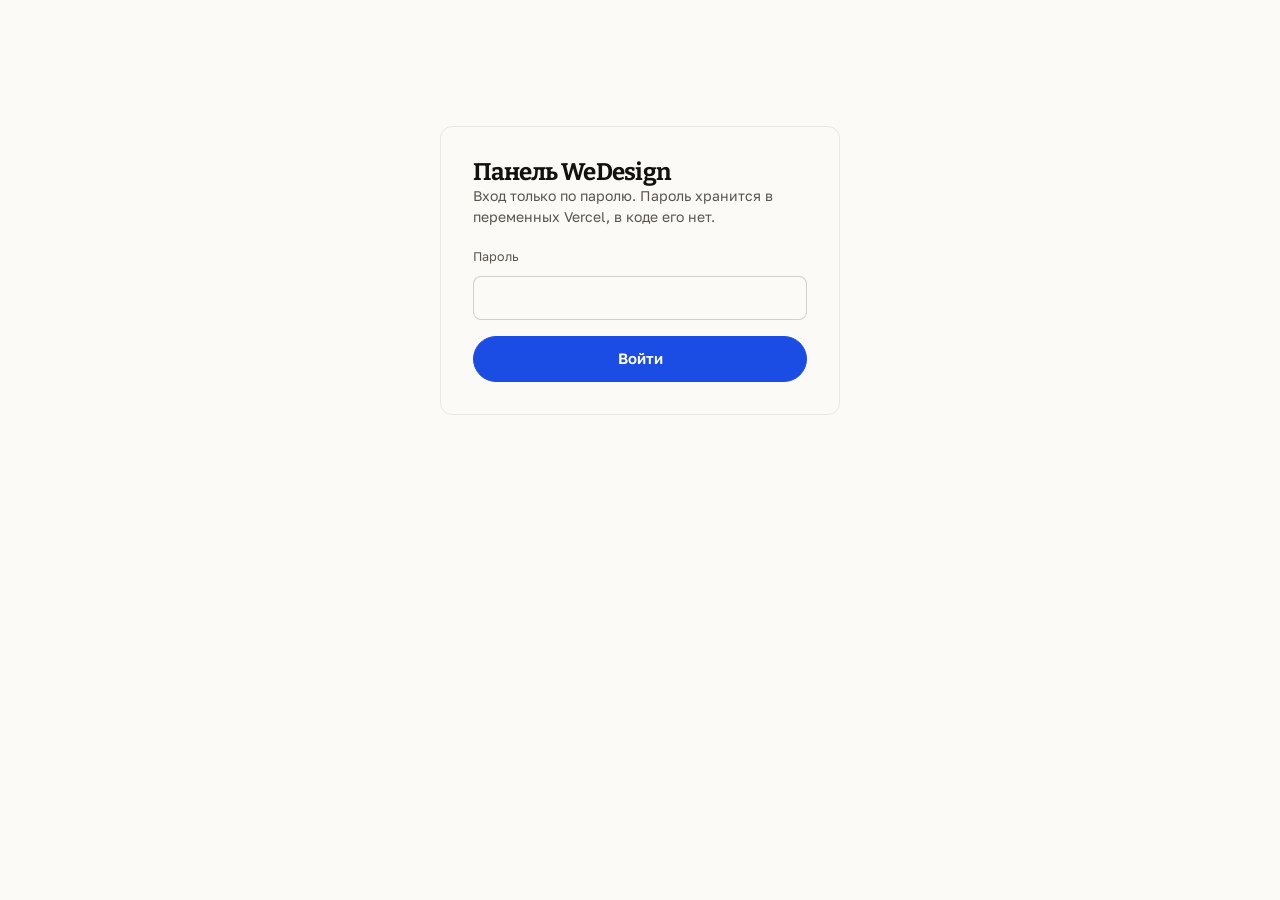
==== commit 61384fb6: "Add files via upload" ====
--- a/admin.html
+++ b/admin.html
@@ -7,7 +7,7 @@
 <meta name="theme-color" content="#F2F0EA">
 <title>Панель WeDesign</title>
 <link rel="preconnect" href="https://fonts.gstatic.com" crossorigin>
-<link rel="stylesheet" href="https://fonts.googleapis.com/css2?family=Unbounded:wght@600;800&family=Golos+Text:wght@400;500;700&family=JetBrains+Mono:wght@400;700&display=swap&subset=cyrillic,latin">
+<link rel="stylesheet" href="https://fonts.googleapis.com/css2?family=Unbounded:wght@600;800&family=Bitter:wght@600;700&family=Golos+Text:wght@400;500;700&family=JetBrains+Mono:wght@400;700&display=swap&subset=cyrillic,latin">
 <link rel="stylesheet" href="/assets/style.css">
 <meta name="format-detection" content="telephone=no">
 <style>
--- a/assets/style.css
+++ b/assets/style.css
@@ -1,349 +1,469 @@
-/* WeDesign — светлый воздушный лендинг.
-   Небо и холмы фоном, всё по центру, мягкие белые карточки, синий акцент. */
+/* WeDesign — вёрстка по DESIGN.md.
+   Правила там, значения здесь. Отступы только из шкалы, теней нет,
+   акцент только на кликабельном. */
 
 :root{
-  --sky-1:#C7E2F7; --sky-2:#E4F0FA; --sky-3:#F7FBFE;
-  --hill-1:#A8CE8C; --hill-2:#8CBB72;
-  --paper:#FBFCFD; --card:#FFFFFF; --soft:#F2F5F8;
-  --ink:#13161B; --mu:#6A727E; --line:#13161B12; --line2:#13161B1F;
-  --ac:#2563EB; --ac-d:#1D4ED8; --ac-s:#2563EB0F;
-  --amber:#B26A00; --ok:#15803D; --danger:#B3271B;
-  --r:20px; --r-s:14px; --maxw:1120px;
-  --sh-1:0 1px 2px #13161B0A, 0 10px 24px #13161B0A;
-  --sh-2:0 2px 6px #13161B0F, 0 26px 60px #13161B14;
-  --sh-3:0 4px 10px #13161B12, 0 40px 90px #13161B1F;
+  /* цвет */
+  --bg:#FBFAF7;
+  --bg-alt:#F1EEE7;
+  --ink:#14120F;
+  --ink-2:#5A554C;
+  --ink-3:#8B857A;
+  --line:#14120F14;
+  --line-2:#14120F2E;
+  --ac:#1B4DE4;
+  --ac-soft:#1B4DE40D;
+  --plum:#2B1B4A;
+  --clay:#C4522A;
+  --ok:#1B7A4B;
+  --warn:#9A6300;
+  --err:#B3261E;
+
+  /* отступы, кратно 4 */
+  --s1:4px; --s2:8px; --s3:12px; --s4:16px; --s5:24px;
+  --s6:32px; --s7:48px; --s8:64px; --s9:96px;
+
+  /* радиусы */
+  --r-in:8px; --r-card:12px; --r-pill:999px;
+
+  /* единственная тень в проекте */
+  --shadow:0 8px 24px rgba(22,22,26,.08);
+
+  --maxw:1080px;
+
   /* совместимость с панелью админа */
-  --bg:var(--paper); --paper2:var(--soft); --surf:var(--card); --ink-2:var(--card);
-  --tx:var(--ink); --teal:var(--ac); --indigo:var(--ac); --ochre:var(--amber);
-}
+  --paper:var(--bg); --paper2:var(--bg-alt); --card:var(--bg); --surf:var(--bg);
+  --soft:var(--bg-alt); --mu:var(--ink-2); --tx:var(--ink); --line2:var(--line-2);
+  --teal:var(--ac); --indigo:var(--ac); --ochre:var(--warn); --danger:var(--err);
+  --amber:var(--warn); --ac-s:var(--ac-soft); --r:var(--r-card);
+  --sh-1:none; --sh-2:none; --sh-3:var(--shadow); --ac-d:#1A44BC;
+}
+
 *{box-sizing:border-box}
-/* Атрибут hidden должен скрывать элемент всегда — даже если у класса
-   задан display. Иначе окна и блоки не закрываются. */
+html{scroll-behavior:smooth;-webkit-text-size-adjust:100%}
+body{
+  margin:0;background:var(--bg);color:var(--ink);
+  font:400 16.5px/1.62 'Golos Text',system-ui,-apple-system,sans-serif;
+  font-variant-numeric:tabular-nums;
+  -webkit-font-smoothing:antialiased;
+}
 [hidden]{display:none!important}
-html{scroll-behavior:smooth;-webkit-text-size-adjust:100%}
-body{margin:0;background:var(--paper);color:var(--ink);font:400 17px/1.6 'Manrope',system-ui,-apple-system,sans-serif;letter-spacing:-.014em;-webkit-font-smoothing:antialiased;overflow-x:hidden}
 img{display:block;max-width:100%}
 a{color:inherit;text-decoration:none}
-button,input,textarea{font:inherit}
-h1,h2,h3{font-weight:800;letter-spacing:-.045em;line-height:1.02;margin:0 0 .42em}
-h1{font-size:clamp(38px,6.6vw,82px);line-height:.98;letter-spacing:-.055em}
-h2{font-size:clamp(27px,3.6vw,46px)}
-h3{font-size:19px;letter-spacing:-.03em;line-height:1.24}
-p{margin:0 0 1em}
-.w{max-width:var(--maxw);margin:0 auto;padding:0 22px;position:relative;z-index:3}
-.w.n{max-width:820px}
-.mono{font-family:'JetBrains Mono',ui-monospace,monospace;font-variant-numeric:tabular-nums;letter-spacing:-.04em}
-.lead{font-size:18.5px;color:var(--mu);max-width:56ch}
-.micro{font-size:13px;color:var(--mu);margin:0}
-.k{font-family:'JetBrains Mono',monospace;font-size:11px;letter-spacing:.18em;text-transform:uppercase;color:var(--ac);display:block;margin-bottom:13px}
-:focus-visible{outline:2.5px solid var(--ac);outline-offset:2px;border-radius:8px}
-::selection{background:#2563EB1F}
+button,input,textarea,select{font:inherit;color:inherit}
+
+/* ——— типографика ——— */
+h1,h2{font-family:'Bitter',Georgia,serif;font-weight:700;margin:0;font-feature-settings:'kern' 1,'liga' 1}
+h3{font-weight:650;margin:0}
+h1{font-size:40px;line-height:1.04;letter-spacing:-.035em}
+h2{font-size:28px;line-height:1.1;letter-spacing:-.03em}
+h3{font-size:19px;line-height:1.3;letter-spacing:-.015em}
+p{margin:0}
+.lead{font-size:18px;line-height:1.55;letter-spacing:-.01em;color:var(--ink-2);max-width:64ch}
+.micro{font-size:14px;line-height:1.5;color:var(--ink-2);margin:0}
+.tiny{font-size:12.5px;line-height:1.45;color:var(--ink-3);letter-spacing:.02em}
+.mono{font-family:'JetBrains Mono',ui-monospace,monospace;font-variant-numeric:tabular-nums}
+.k{display:inline-flex;align-items:center;gap:var(--s2);font-size:11px;font-weight:600;
+  letter-spacing:.2em;text-transform:uppercase;color:var(--clay);margin-bottom:var(--s4)}
+.k:before{content:'';width:18px;height:1px;background:currentColor;opacity:.5}
+:focus-visible{outline:2px solid var(--ac);outline-offset:2px;border-radius:var(--r-in)}
+::selection{background:#1F4FD81A}
+
+@media(min-width:800px){
+  h1{font-size:56px}
+  h2{font-size:34px}
+}
+
+.w{max-width:var(--maxw);margin:0 auto;padding:0 var(--s5)}
+.w.n{max-width:720px}
 
 /* ——— кнопки ——— */
-.btn{display:inline-flex;align-items:center;justify-content:center;gap:8px;background:var(--ac);color:#fff;padding:13px 26px;border-radius:999px;font-weight:700;font-size:15.5px;border:0;cursor:pointer;transition:background .18s,transform .18s,box-shadow .18s}
-.btn:hover{background:var(--ac-d);transform:translateY(-1px);box-shadow:0 10px 24px #2563EB33}
-.btn:disabled{opacity:.5;cursor:progress;transform:none;box-shadow:none}
-.btn.o{background:var(--card);color:var(--ink);box-shadow:inset 0 0 0 1.5px var(--line2)}
-.btn.o:hover{background:var(--card);box-shadow:inset 0 0 0 1.5px var(--ac);color:var(--ac)}
-.btn.dark{background:var(--ink)}
-.btn.dark:hover{background:#000;box-shadow:0 10px 24px #13161B2E}
-.btn.sm{padding:9px 18px;font-size:14px}
-.btn.lg{padding:15px 32px;font-size:16.5px}
-.btn-ghost{background:var(--card);color:var(--ink);box-shadow:inset 0 0 0 1.5px var(--line2)}
-.btn-ghost:hover{color:var(--ac);box-shadow:inset 0 0 0 1.5px var(--ac)}
-.btn-sm{padding:9px 18px;font-size:14px}
-.chip-btn{background:var(--card);border:1px solid var(--line2);border-radius:999px;padding:7px 15px;font-size:13.5px;color:var(--mu);cursor:pointer}
+.btn{
+  display:inline-flex;align-items:center;justify-content:center;gap:var(--s2);
+  height:46px;padding:0 22px;border:1px solid var(--ac);border-radius:var(--r-pill);
+  background:var(--ac);color:#fff;font-size:15px;font-weight:600;cursor:pointer;
+  position:relative;overflow:hidden;
+  transition:background .18s ease,border-color .18s ease,transform .18s ease;
+}
+.btn:hover{background:#1741C4;border-color:#1741C4;transform:translateY(-1px)}
+.btn:active{transform:translateY(0)}
+.btn:disabled{opacity:.45;cursor:progress}
+.btn.o{background:var(--bg);color:var(--ink);border-color:var(--line-2)}
+.btn.o:hover{background:transparent;border-color:var(--ink);color:var(--ink)}
+.btn.sm{height:38px;padding:0 16px;font-size:14px}
+.btn.lg{height:48px;padding:0 24px;font-size:16px}
+.btn.dark{background:var(--ink);border-color:var(--ink)}
+.btn.dark:hover{background:#000;border-color:#000}
+.link{color:var(--ac);font-weight:500}
+.link:hover{text-decoration:underline}
+/* старые имена для панели */
+.btn-ghost{background:transparent;color:var(--ink);border-color:var(--line-2)}
+.btn-ghost:hover{background:transparent;border-color:var(--ink)}
+.btn-sm{height:36px;padding:0 14px;font-size:14px}
+.chip-btn{height:36px;padding:0 14px;border:1px solid var(--line-2);border-radius:var(--r-pill);background:transparent;color:var(--ink-2);font-size:14px;cursor:pointer}
 .chip-btn:hover{border-color:var(--ac);color:var(--ac)}
 
-/* ——— шапка ——— */
-.nav{position:sticky;top:0;z-index:40;padding:14px 0;transition:background .3s,box-shadow .3s,padding .3s}
-.nav.stuck{background:#FBFCFDE0;backdrop-filter:blur(18px);box-shadow:0 1px 0 var(--line);padding:9px 0}
-.nav .in{max-width:1200px;margin:0 auto;padding:0 22px;display:flex;align-items:center;justify-content:space-between;gap:16px}
-.brand{font-weight:800;font-size:21px;letter-spacing:-.06em}
-.links{display:flex;gap:4px;font-size:15px}
-.links a{color:var(--ink);opacity:.72;padding:8px 13px;border-radius:999px}
-.links a:hover{opacity:1;background:#13161B0A}
-.nav-right{display:flex;align-items:center;gap:10px}
-.nav-right .txt{font-size:14.5px;color:var(--ink);opacity:.72;padding:8px 12px}
-.burger{display:none;background:none;border:0;color:inherit;width:42px;height:42px;cursor:pointer}
-.burger i{display:block;width:20px;height:2px;background:currentColor;margin:5px auto}
-.menu{position:fixed;inset:0;z-index:39;background:var(--paper);display:none;flex-direction:column;align-items:center;justify-content:center;gap:6px}
+/* ——— шапка: плавающая таблетка поверх содержимого ——— */
+.nav{position:fixed;top:var(--s3);left:var(--s3);right:var(--s3);z-index:40}
+.nav .in{max-width:var(--maxw);margin:0 auto;padding:var(--s2) var(--s2) var(--s2) var(--s5);
+  display:flex;align-items:center;justify-content:space-between;gap:var(--s4);
+  background:#FFFFFFF0;backdrop-filter:blur(14px);border-radius:var(--r-pill);
+  box-shadow:0 2px 8px rgba(22,22,26,.06),0 12px 32px rgba(22,22,26,.08);
+  transition:box-shadow .25s ease}
+.nav.stuck .in{box-shadow:0 2px 10px rgba(22,22,26,.1),0 16px 40px rgba(22,22,26,.12)}
+.nav .btn{border-radius:var(--r-pill)}
+.brand{display:flex;align-items:center;gap:var(--s2);font-size:17px;font-weight:600;letter-spacing:-.02em}
+.mark{width:18px;height:18px;border-radius:5px;background:var(--ac);flex-shrink:0}
+.links{display:flex;gap:var(--s5);font-size:15px}
+.links a{color:var(--ink-2)}
+.links a:hover{color:var(--ink)}
+.burger{display:none;width:44px;height:44px;background:none;border:0;cursor:pointer}
+.burger i{display:block;width:18px;height:1.5px;background:var(--ink);margin:5px auto}
+.menu{position:fixed;inset:0;z-index:39;background:var(--bg);display:none;flex-direction:column;align-items:center;justify-content:center;gap:var(--s5)}
 .menu.on{display:flex}
-.menu a{font-size:clamp(26px,7vw,40px);font-weight:800;letter-spacing:-.05em;padding:10px}
-.bar{position:fixed;top:0;left:0;height:2.5px;width:0;z-index:60;background:var(--ac)}
-
-/* ——— небо ——— */
-.hero{position:relative;padding:26px 0 0;text-align:center;overflow:hidden}
-.sky{position:absolute;inset:0;z-index:0;background:linear-gradient(180deg,var(--sky-1) 0%,var(--sky-2) 42%,var(--sky-3) 74%,var(--paper) 100%)}
-.sky i{position:absolute;border-radius:50%;background:#fff;filter:blur(40px)}
-.sky i:nth-child(1){width:44vw;height:22vw;top:5vw;left:-8vw;opacity:.9}
-.sky i:nth-child(2){width:36vw;height:18vw;top:1vw;right:-6vw;opacity:.75}
-.sky i:nth-child(3){width:28vw;height:14vw;top:14vw;left:32vw;opacity:.6}
-.sky i:nth-child(4){width:22vw;height:11vw;top:24vw;right:14vw;opacity:.45}
-.hills{position:absolute;left:0;right:0;bottom:0;z-index:1;width:100%;height:clamp(90px,15vw,220px)}
-
-.hero-in{padding:44px 0 clamp(60px,9vw,120px)}
-.pill{display:inline-flex;align-items:center;gap:9px;background:#FFFFFFCC;backdrop-filter:blur(10px);border:1px solid #FFFFFF;border-radius:999px;padding:7px 16px 7px 9px;font-size:13.5px;color:var(--mu);font-weight:500;box-shadow:var(--sh-1)}
-.pill i{width:7px;height:7px;border-radius:50%;background:var(--ok);font-style:normal;box-shadow:0 0 0 3px #15803D24}
-.pill b{color:var(--ac);font-weight:700}
-
-/* ——— карточка ввода ——— */
-.prompt{max-width:840px;margin:30px auto 0;background:var(--card);border-radius:26px;box-shadow:var(--sh-3);padding:22px 22px 14px;text-align:left;transition:box-shadow .2s}
-.prompt:focus-within{box-shadow:0 4px 10px #13161B12,0 40px 90px #2563EB2E}
-.prompt textarea{width:100%;border:0;outline:0;resize:vertical;font:400 18px/1.5 'Manrope',sans-serif;color:var(--ink);min-height:74px;background:transparent}
-.prompt textarea::placeholder{color:#9AA3B0}
-.prompt-row{display:flex;align-items:center;justify-content:space-between;gap:12px;margin-top:12px}
-.prompt-left{display:flex;align-items:center;gap:10px;flex-wrap:wrap}
-.circle{width:38px;height:38px;border-radius:50%;border:1px solid var(--line2);background:var(--card);color:var(--mu);font-size:20px;line-height:1;cursor:pointer;display:grid;place-items:center;transition:border-color .18s,color .18s}
-.circle:hover{border-color:var(--ac);color:var(--ac)}
-.ghost-pill{border:1px solid var(--line2);background:var(--card);border-radius:999px;padding:9px 16px;font-size:14px;color:var(--mu);cursor:pointer;transition:border-color .18s,color .18s}
-.ghost-pill:hover{border-color:var(--ac);color:var(--ac)}
-.send{width:42px;height:42px;border-radius:50%;background:var(--ac);color:#fff;border:0;cursor:pointer;display:grid;place-items:center;font-size:19px;transition:background .18s,transform .18s}
-.send:hover{background:var(--ac-d);transform:translateY(-1px)}
-.send:disabled{opacity:.5;cursor:progress}
-.prompt-foot{border-top:1px solid var(--line);margin-top:10px;padding-top:10px;font-size:12.5px;color:var(--mu);text-align:left}
-.prompt-foot #descHint.ready{color:var(--ok);font-weight:700}
-.sub{display:flex;align-items:center;justify-content:center;gap:8px;margin-top:14px;font-size:13px;color:var(--mu)}
-.sub .dna{font-family:'JetBrains Mono',monospace;font-weight:700;color:var(--amber);font-variant-numeric:tabular-nums}
-
-/* ——— сравнение ——— */
-.vs{display:grid;grid-template-columns:1fr 1fr;gap:16px;max-width:880px;margin:0 auto}
-.vs-col{background:var(--card);border-radius:20px;padding:26px;box-shadow:var(--sh-1)}
-.vs-col.best{box-shadow:var(--sh-2),inset 0 0 0 2px var(--ac)}
-.vs-tag{display:block;font-size:12px;font-weight:700;letter-spacing:.12em;text-transform:uppercase;color:var(--mu);margin-bottom:16px}
-.vs-col.best .vs-tag{color:var(--ac)}
-.vs-list{list-style:none;padding:0;margin:0;font-size:15px}
-.vs-list li{padding:9px 0 9px 27px;position:relative;color:var(--mu);line-height:1.45}
-.vs-list.bad li:before{content:'—';position:absolute;left:2px;color:#9AA3B0;font-weight:700}
-.vs-list.good li:before{content:'✓';position:absolute;left:0;color:var(--ac);font-weight:800}
-.vs-list.good li{color:var(--ink)}
-
-/* ——— два пути ——— */
-.ways{display:grid;grid-template-columns:1fr auto 1fr;gap:14px;align-items:stretch;max-width:840px;margin:20px auto 0;text-align:left}
-.way{background:var(--card);border-radius:18px;padding:22px;box-shadow:var(--sh-1);display:flex;flex-direction:column}
-.way-tag{font-family:'JetBrains Mono',monospace;font-size:10.5px;letter-spacing:.16em;text-transform:uppercase;color:var(--ac);margin-bottom:9px}
-.way b{font-size:17px;letter-spacing:-.03em;margin-bottom:7px}
-.way p{color:var(--mu);font-size:14.5px;margin:0;line-height:1.5}
-.way-link{margin-top:12px;color:var(--ac);font-weight:700;font-size:14.5px}
-.way-or{display:grid;place-items:center;font-size:13px;color:var(--mu);font-weight:600;padding:0 2px}
-
-/* ——— плитки примеров ——— */
-.tiles{display:grid;grid-template-columns:repeat(4,1fr);gap:14px;max-width:1000px;margin:34px auto 0}
-.tile{position:relative;border-radius:18px;overflow:hidden;background:var(--card);box-shadow:var(--sh-2);transition:transform .28s,box-shadow .28s;display:block}
-.tile:hover{transform:translateY(-5px);box-shadow:var(--sh-3)}
-.tile-view{height:190px;overflow:hidden;position:relative;background:#fff}
-.tile-view iframe{width:340%;height:640px;border:0;transform:scale(.294);transform-origin:0 0;pointer-events:none}
-.tile-lb{position:absolute;left:0;right:0;bottom:0;padding:26px 14px 12px;font-size:13.5px;font-weight:700;color:#fff;text-align:left;background:linear-gradient(180deg,transparent,#000000B8)}
-.tiles-more{margin-top:20px}
+.menu a{font-size:22px;font-weight:600}
+.bar{display:none}
+
+/* ——— характерные детали ——— */
+/* Тонкая линейка с номером над блоком — приём из печати */
+.rule-n{display:grid;grid-template-columns:auto 1fr;gap:var(--s4);align-items:center;
+  padding-top:var(--s3);border-top:1px solid var(--line-2);margin-bottom:var(--s5)}
+.rule-n span{font-family:'JetBrains Mono',monospace;font-size:11px;letter-spacing:.16em;color:var(--ink-3)}
+
+/* Крупная цифра, вынесенная на поле */
+.big-n{font-family:'Bitter',serif;font-weight:700;font-size:clamp(38px,5vw,72px);
+  line-height:.85;letter-spacing:-.04em;color:var(--clay);opacity:.28}
+
+/* Подчёркивание в тексте с человеческим отступом */
+p a,.lead a{text-decoration:underline;text-decoration-color:#1B4DE459;
+  text-underline-offset:.18em;text-decoration-thickness:1px}
+p a:hover,.lead a:hover{text-decoration-color:var(--ac)}
+
+/* Выделение в тексте маркером, а не жирным */
+mark,.hl{background:linear-gradient(transparent 62%,#C4522A26 62%);color:inherit;padding:0 2px}
 
 /* ——— секции ——— */
-.s{padding:74px 0;position:relative}
-.s.soft{background:var(--soft)}
+.s{padding:var(--s8) 0}
+.s.tint{background:var(--bg-alt)}
+.s.ink{background:var(--ink);color:#F5F2EC}
+.s.ink h2,.s.ink h3{color:#fff}
+.s.ink .lead,.s.ink p{color:#F5F2ECA8}
+.s.ink .k{color:#E0A882}
+.s.ink .card{border-color:#FFFFFF1F}
+.s.ink .card:hover{border-color:#FFFFFF3D}
+.soft{background:var(--bg-alt)}
 .s.line{border-top:1px solid var(--line)}
-.head{max-width:640px;margin-bottom:38px}
+.head{max-width:64ch;margin-bottom:var(--s7)}
+.head h2{margin-bottom:var(--s3)}
 .head.c{text-align:center;margin-left:auto;margin-right:auto}
 .head.c .lead{margin-left:auto;margin-right:auto}
-
-.steps{display:grid;grid-template-columns:repeat(auto-fit,minmax(220px,1fr));gap:14px;list-style:none;padding:0;margin:0}
-.steps li{background:var(--card);border-radius:var(--r);padding:26px;box-shadow:var(--sh-1)}
-.s.soft .steps li{background:var(--paper)}
-.steps .n{display:inline-grid;place-items:center;width:30px;height:30px;border-radius:50%;background:var(--ac-s);color:var(--ac);font-weight:800;font-size:14px;margin-bottom:14px}
-.steps p{margin:0;color:var(--mu);font-size:15px}
-
-.cards{display:grid;grid-template-columns:repeat(auto-fit,minmax(248px,1fr));gap:14px}
-.card{background:var(--card);border-radius:var(--r);padding:26px;box-shadow:var(--sh-1);transition:transform .25s,box-shadow .25s}
-.s.soft .card{background:var(--paper)}
-.card:hover{transform:translateY(-4px);box-shadow:var(--sh-2)}
-.card .ico{width:36px;height:36px;border-radius:12px;background:var(--ac-s);margin-bottom:15px}
-.card p{margin:0;color:var(--mu);font-size:15px}
-
-/* ——— цена ——— */
-.two{display:grid;grid-template-columns:.95fr 1.05fr;gap:16px;align-items:stretch}
-.pricebox{background:var(--ink);color:#fff;border-radius:24px;padding:36px;display:flex;flex-direction:column;box-shadow:var(--sh-2)}
-.pricebox .k{color:#93B4FF}
-.price{font-size:clamp(42px,6vw,64px);font-weight:800;letter-spacing:-.06em;line-height:1;margin:6px 0 10px}
-.pricebox p{color:#FFFFFFA8;font-size:15.5px}
-.plist{list-style:none;padding:0;margin:18px 0 22px;font-size:14.5px;color:#FFFFFFB8}
-.plist li{padding:7px 0 7px 22px;position:relative}
-.plist li:before{content:'✓';position:absolute;left:0;color:#93B4FF;font-weight:800}
-.pricebox .btn{background:#fff;color:var(--ink);margin-top:auto}
-.pricebox .btn:hover{background:var(--ac);color:#fff}
-.verify{background:var(--card);border-radius:24px;padding:36px;box-shadow:var(--sh-1)}
-.vrow{display:grid;grid-template-columns:30px 1fr;gap:15px;padding:15px 0;border-top:1px solid var(--line)}
-.vrow:first-of-type{border-top:0;padding-top:4px}
-.vrow .n{font-family:'JetBrains Mono',monospace;font-size:11.5px;color:var(--ac);padding-top:3px}
-.vrow p{margin:4px 0 0;color:var(--mu);font-size:15px}
-
-/* ——— «либо то, либо то» ——— */
-.either{background:var(--soft);border-radius:14px;padding:16px 18px;margin:14px 0 4px}
-.either>b{display:block;font-size:15px;margin-bottom:5px}
-.either>p{color:var(--mu);font-size:14.5px;margin:0;line-height:1.5}
+@media(min-width:800px){.s{padding:var(--s9) 0}}
+
+/* ——— первый экран: небо, холмы, центр ——— */
+.hero{position:relative;overflow:hidden;padding:0 0 var(--s8);text-align:center}
+.sky{position:absolute;inset:0;z-index:0;
+  background:linear-gradient(180deg,#C9E3F7 0%,#DFEDF8 34%,#F1F7FB 62%,var(--bg) 100%)}
+.sky i{position:absolute;border-radius:50%;background:#fff;filter:blur(44px)}
+.sky i:nth-child(1){width:46vw;height:23vw;top:4vw;left:-9vw;opacity:.92}
+.sky i:nth-child(2){width:38vw;height:19vw;top:0;right:-7vw;opacity:.78}
+.sky i:nth-child(3){width:29vw;height:15vw;top:15vw;left:33vw;opacity:.6}
+.sky i:nth-child(4){width:22vw;height:11vw;top:25vw;right:13vw;opacity:.45}
+.hills{position:absolute;left:0;right:0;bottom:0;z-index:1;width:100%;height:clamp(96px,16vw,230px)}
+.hero-in{position:relative;z-index:2;padding-top:calc(var(--s9) + var(--s5));max-width:880px}
+.hero h1{max-width:15ch;margin:0 auto var(--s4)}
+.hero .lead{margin:0 auto var(--s6);max-width:52ch}
+.pill{display:inline-flex;align-items:center;gap:var(--s2);height:34px;padding:0 var(--s4);
+  background:#FFFFFFDB;backdrop-filter:blur(10px);border:1px solid #FFFFFF;border-radius:var(--r-pill);
+  font-size:13px;color:var(--ink-2);margin-bottom:var(--s5);
+  box-shadow:0 2px 10px rgba(20,18,15,.06)}
+.pill i{width:6px;height:6px;border-radius:50%;background:var(--ok);font-style:normal}
+.pill b{color:var(--ink);font-weight:600}
+.nav-right{display:flex;align-items:center;gap:var(--s3)}
+.nav-right .txt{font-size:15px;color:var(--ink-2)}
+.nav-right .txt:hover{color:var(--ink)}
+
+/* ——— поле ввода на первом экране ——— */
+.prompt{max-width:760px;margin:0 auto;background:var(--bg);border:1px solid var(--line);border-radius:16px;
+  padding:var(--s5);text-align:left;box-shadow:var(--shadow);transition:border-color .15s ease}
+.prompt:focus-within{border-color:var(--ac)}
+.prompt textarea{width:100%;border:0;outline:0;resize:vertical;min-height:84px;font-size:17px;line-height:1.55;background:transparent}
+.prompt textarea::placeholder{color:var(--ink-3)}
+.prompt-row{display:flex;align-items:center;justify-content:space-between;gap:var(--s3);margin-top:var(--s3);flex-wrap:wrap}
+.prompt-left{display:flex;align-items:center;gap:var(--s2)}
+.circle{width:36px;height:36px;border:1px solid var(--line-2);border-radius:var(--r-in);background:transparent;color:var(--ink-2);font-size:18px;cursor:pointer;display:grid;place-items:center}
+.circle:hover{border-color:var(--ink);color:var(--ink)}
+.ghost-pill{height:36px;padding:0 var(--s3);border:1px solid var(--line-2);border-radius:var(--r-in);background:transparent;color:var(--ink-2);font-size:14px;cursor:pointer}
+.ghost-pill:hover{border-color:var(--ink);color:var(--ink)}
+.send{width:44px;height:44px;border:1px solid var(--ac);border-radius:var(--r-in);background:var(--ac);color:#fff;font-size:17px;cursor:pointer;display:grid;place-items:center}
+.send:hover{background:#1A44BC}
+.send:disabled{opacity:.45;cursor:progress}
+.prompt-foot{margin-top:var(--s3);padding-top:var(--s3);border-top:1px solid var(--line);font-size:12.5px;color:var(--ink-3)}
+#descHint.ready{color:var(--ok)}
+.sub{margin-top:var(--s3);font-size:12.5px;color:var(--ink-3)}
+.dna{font-family:'JetBrains Mono',monospace;color:var(--ink-2)}
+
+.chips{display:flex;gap:var(--s2);flex-wrap:wrap;justify-content:center;margin-top:var(--s4)}
+.chip{height:32px;padding:0 var(--s4);border:1px solid var(--line);border-radius:var(--r-pill);background:#FFFFFFB8;color:var(--ink-2);font-size:14px;cursor:pointer}
+.chip:hover{border-color:var(--ac);color:var(--ac)}
+
+/* ——— два пути ——— */
+.ways{display:grid;grid-template-columns:1fr auto 1fr;gap:var(--s4);align-items:stretch;margin-top:var(--s7);text-align:left}
+.way{background:var(--bg);border:1px solid var(--line);border-radius:var(--r-card);padding:var(--s5)}
+.way-tag{display:block;font-size:12.5px;color:var(--ink-3);margin-bottom:var(--s2)}
+.way b{display:block;font-size:16px;font-weight:600;margin-bottom:var(--s2)}
+.way p{font-size:14px;color:var(--ink-2);margin:0}
+.way-link{display:inline-block;margin-top:var(--s3);color:var(--ac);font-size:14px;font-weight:500}
+.way-or{display:grid;place-items:center;font-size:13px;color:var(--ink-3)}
+
+/* ——— плитки примеров ——— */
+.tiles{display:grid;grid-template-columns:repeat(4,1fr);gap:var(--s3);margin-top:var(--s6);text-align:left}
+.tile{background:var(--bg);border:1px solid var(--line);border-radius:var(--r-card);overflow:hidden;transition:border-color .15s ease,transform .2s ease}
+.tile:hover{border-color:var(--ink);transform:translateY(-2px)}
+.tile-view{height:180px;overflow:hidden;background:#fff;border-bottom:1px solid var(--line)}
+.tile-view iframe{width:340%;height:620px;border:0;transform:scale(.294);transform-origin:0 0;pointer-events:none}
+.tile-lb{display:block;padding:var(--s3) var(--s4);font-size:14px;font-weight:500}
+.tiles-more{margin-top:var(--s4)}
+
+/* ——— карточки ——— */
+.cards{display:grid;grid-template-columns:repeat(auto-fit,minmax(240px,1fr));gap:var(--s4)}
+.card{background:var(--bg);border:1px solid var(--line);border-radius:var(--r-card);
+  padding:var(--s5);position:relative;transition:border-color .2s ease,transform .2s ease}
+.card:hover{border-color:var(--ac);transform:translateY(-2px)}
+.card:before{content:'';position:absolute;left:var(--s5);top:0;width:26px;height:2px;
+  background:var(--clay);opacity:0;transition:opacity .2s ease}
+.card:hover:before{opacity:1}
+.card h3{margin-bottom:var(--s2)}
+.card p{font-size:15px;color:var(--ink-2)}
+.card .ico{display:none}
+
+/* ——— шаги ——— */
+.steps{display:grid;grid-template-columns:repeat(auto-fit,minmax(200px,1fr));gap:0;list-style:none;padding:0;margin:0;border-top:1px solid var(--line)}
+.steps li{padding:var(--s5) var(--s5) var(--s5) 0;border-right:1px solid var(--line)}
+.steps li:last-child{border-right:0}
+.steps .n{display:block;font-family:'JetBrains Mono',monospace;font-size:12.5px;color:var(--ink-3);margin-bottom:var(--s3)}
+.steps .big-n{display:block;margin-bottom:var(--s3)}
+.s.ink .big-n{color:#E0A882;opacity:.4}
+.steps h3{margin-bottom:var(--s2)}
+.steps p{font-size:14px;color:var(--ink-2);margin:0}
+
+/* ——— сравнение ——— */
+.vs{display:grid;grid-template-columns:1fr 1fr;gap:var(--s4)}
+.vs-col{border:1px solid var(--line);border-radius:var(--r-card);padding:var(--s5)}
+.vs-col.best{border-color:var(--ink)}
+.s.ink .vs-col{border-color:#FFFFFF1F}
+.s.ink .vs-col.best{border-color:#E0A882;background:#FFFFFF08}
+.s.ink .vs-tag{color:#F5F2EC7A}
+.s.ink .vs-col.best .vs-tag{color:#E0A882}
+.s.ink .vs-list li{color:#F5F2EC94}
+.s.ink .vs-list.good li{color:#F5F2EC}
+.s.ink .vs-list.good li:before{color:#7FD4A3}
+.s.ink .vs-list.bad li:before{color:#F5F2EC4D}
+.vs-tag{display:block;font-size:12.5px;color:var(--ink-3);margin-bottom:var(--s4)}
+.vs-list{list-style:none;padding:0;margin:0;font-size:15px}
+.vs-list li{padding:var(--s2) 0 var(--s2) var(--s5);position:relative;color:var(--ink-2);line-height:1.5}
+.vs-list.bad li:before{content:'–';position:absolute;left:var(--s1);color:var(--ink-3)}
+.vs-list.good li:before{content:'✓';position:absolute;left:0;color:var(--ok)}
+.vs-list.good li{color:var(--ink)}
 
 /* ——— тарифы ——— */
-.tariffs{display:grid;grid-template-columns:1fr 1fr;gap:16px;max-width:920px;margin:0 auto}
-.tariff{background:var(--card);border-radius:24px;padding:32px;box-shadow:var(--sh-1);position:relative;display:flex;flex-direction:column}
-.tariff.best{box-shadow:var(--sh-2),inset 0 0 0 2px var(--ac)}
-.t-badge{position:absolute;top:-11px;left:32px;background:var(--ac);color:#fff;font-size:11.5px;font-weight:700;letter-spacing:.08em;text-transform:uppercase;padding:5px 13px;border-radius:999px}
-.t-name{font-size:15px;font-weight:700;color:var(--mu)}
-.t-price{font-size:clamp(34px,4.6vw,48px);font-weight:800;letter-spacing:-.06em;line-height:1;margin:8px 0 6px}
-.t-sub{color:var(--mu);font-size:15px;margin-bottom:18px}
-.t-list{list-style:none;padding:0;margin:0 0 22px;font-size:15px;color:var(--mu)}
-.t-list li{padding:8px 0 8px 24px;position:relative}
-.t-list li:before{content:'✓';position:absolute;left:0;color:var(--ac);font-weight:800}
-.t-list b{color:var(--ink)}
-.t-note{font-size:13px;color:var(--mu);line-height:1.5;margin:0 0 16px;padding-top:14px;border-top:1px solid var(--line)}
-.t-note a{color:var(--ac);font-weight:600}
+.tariffs{display:grid;grid-template-columns:1fr 1fr;gap:var(--s4)}
+.tariff{border:1px solid var(--line);border-radius:var(--r-card);padding:var(--s5);display:flex;flex-direction:column;position:relative}
+.tariff.best{border:2px solid var(--ink);padding:calc(var(--s5) - 1px)}
+.t-badge{position:absolute;top:calc(var(--s5) * -1 + 12px);left:var(--s5);height:22px;padding:0 var(--s2);background:var(--ink);color:#fff;font-size:11.5px;font-weight:500;border-radius:var(--r-in);display:inline-flex;align-items:center}
+.t-name{display:block;font-size:14px;color:var(--ink-2);margin-bottom:var(--s2)}
+.t-price{font-size:34px;font-weight:600;letter-spacing:-.02em;line-height:1;margin-bottom:var(--s2)}
+.t-sub{font-size:15px;color:var(--ink-2);margin-bottom:var(--s4)}
+.t-list{list-style:none;padding:0;margin:0 0 var(--s4);font-size:15px}
+.t-list li{padding:var(--s2) 0 var(--s2) var(--s5);position:relative;color:var(--ink-2)}
+.t-list li:before{content:'✓';position:absolute;left:0;color:var(--ok)}
+.t-list b{color:var(--ink);font-weight:600}
+.t-note{font-size:13px;color:var(--ink-3);margin:0 0 var(--s4);padding-top:var(--s4);border-top:1px solid var(--line)}
 .tariff .btn{width:100%;margin-top:auto}
 
-/* ——— выбор тарифа при заказе ——— */
-.pick{background:var(--card);border-radius:18px;padding:22px;margin:0 0 16px;box-shadow:var(--sh-1)}
-.pick-head{margin-bottom:14px}
-.pick-row{display:grid;grid-template-columns:1fr 1fr;gap:12px}
-.pick-opt{display:flex;gap:12px;align-items:flex-start;background:var(--soft);border-radius:14px;padding:16px;cursor:pointer;transition:box-shadow .18s,background .18s}
-.pick-opt.on{background:var(--card);box-shadow:inset 0 0 0 2px var(--ac)}
-.pick-opt input{width:19px;height:19px;margin:2px 0 0;accent-color:var(--ac);cursor:pointer;flex-shrink:0}
-.pick-body b{display:block;font-size:15.5px;margin-bottom:5px}
-.pick-body small{color:var(--mu);font-size:13.5px;line-height:1.45;display:block}
+/* ——— проверка платежа ——— */
+.verify{border:1px solid var(--line);border-radius:var(--r-card);padding:var(--s5);margin-top:var(--s5)}
+.verify h3{margin-bottom:var(--s4)}
+.vrow{display:grid;grid-template-columns:28px 1fr;gap:var(--s3);padding:var(--s4) 0;border-top:1px solid var(--line)}
+.vrow:first-of-type{border-top:0;padding-top:0}
+.vrow .n{font-family:'JetBrains Mono',monospace;font-size:12.5px;color:var(--ink-3)}
+.vrow b{font-weight:600}
+.vrow p{font-size:15px;color:var(--ink-2);margin:var(--s1) 0 0}
+.two{display:grid;grid-template-columns:1fr;gap:var(--s4)}
+.pricebox{border:1px solid var(--line);border-radius:var(--r-card);padding:var(--s5)}
+.price{font-size:34px;font-weight:600;letter-spacing:-.02em;margin:var(--s2) 0}
+.plist{list-style:none;padding:0;margin:var(--s4) 0;font-size:15px;color:var(--ink-2)}
+.plist li{padding:var(--s2) 0 var(--s2) var(--s5);position:relative}
+.plist li:before{content:'✓';position:absolute;left:0;color:var(--ok)}
+
+/* ——— мастер ——— */
+.wizard{display:grid;gap:var(--s4);margin-top:var(--s6)}
+.wz{display:grid;grid-template-columns:28px 1fr;gap:var(--s4);border:1px solid var(--line);border-radius:var(--r-card);padding:var(--s5)}
+.wz .n{font-family:'JetBrains Mono',monospace;font-size:12.5px;color:var(--ink-3);padding-top:var(--s1)}
+.wz h3{margin-bottom:var(--s4)}
+.field{display:block;margin-bottom:var(--s4)}
+.field>span{display:block;font-size:12.5px;color:var(--ink-2);margin-bottom:var(--s2)}
+.field>span i{font-style:normal;color:var(--ink-3)}
+.field input,.field textarea,.field select{
+  width:100%;height:44px;background:var(--bg);border:1px solid var(--line-2);
+  border-radius:var(--r-in);padding:0 var(--s3);font-size:16px;transition:border-color .15s ease;
+}
+.field textarea{height:auto;min-height:96px;padding:var(--s3);line-height:1.55;resize:vertical}
+.field input:focus,.field textarea:focus{border-color:var(--ac);outline:none}
+.field input::placeholder,.field textarea::placeholder{color:var(--ink-3)}
+.field input.bad,.field textarea.bad,textarea.bad{border-color:var(--err)!important}
+.field.inline{margin:0;width:200px}
+.row{display:grid;grid-template-columns:1fr 1fr;gap:var(--s4)}
+.hint{display:block;font-size:12.5px;color:var(--ink-3);margin-top:var(--s2)}
+.hp{position:absolute;left:-9999px;width:1px;height:1px;overflow:hidden}
+.quick{display:flex;gap:var(--s2);flex-wrap:wrap;margin-bottom:var(--s4)}
+.either{border-left:2px solid var(--line-2);padding:var(--s2) 0 var(--s2) var(--s4);margin:var(--s4) 0 0}
+.either>b{display:block;font-size:15px;margin-bottom:var(--s1)}
+.either>p{font-size:14px;color:var(--ink-2);margin:0}
+.hours{display:grid}
+.hrow{display:grid;grid-template-columns:1fr auto auto auto;gap:var(--s3);align-items:center;padding:var(--s2) 0;border-bottom:1px solid var(--line);font-size:15px}
+.hrow:last-child{border-bottom:0}
+.hrow input[type=time]{width:104px;height:36px;background:var(--bg);border:1px solid var(--line-2);border-radius:var(--r-in);padding:0 var(--s2);font-size:15px}
+.hrow input[type=time]:focus{border-color:var(--ac);outline:none}
+.hrow .off{display:flex;align-items:center;gap:var(--s2);font-size:14px;color:var(--ink-2);cursor:pointer}
+.hrow.closed input[type=time]{opacity:.4;pointer-events:none}
+.build{display:flex;align-items:center;gap:var(--s4);flex-wrap:wrap;margin-top:var(--s5)}
+
+/* ——— уведомления ——— */
+.notice{margin-top:var(--s4);padding:var(--s3) var(--s4);border:1px solid var(--err);border-left-width:3px;border-radius:var(--r-in);font-size:15px}
+.notice.good{border-color:var(--ok)}
+
+/* ——— результат ——— */
+.res-head{display:flex;justify-content:space-between;align-items:flex-end;gap:var(--s4);flex-wrap:wrap;margin-bottom:var(--s5)}
+.res-act{display:flex;gap:var(--s2);flex-wrap:wrap;align-items:flex-end}
+.frame{border:1px solid var(--line);border-radius:var(--r-card);overflow:hidden;background:#fff}
+.frame iframe{width:100%;height:70vh;min-height:480px;border:0;display:block}
+
+/* ——— выбор тарифа ——— */
+.pick{border:1px solid var(--line);border-radius:var(--r-card);padding:var(--s5);margin-bottom:var(--s4)}
+.pick-head{margin-bottom:var(--s4);font-weight:600}
+.pick-row{display:grid;grid-template-columns:1fr 1fr;gap:var(--s3)}
+.pick-opt{display:flex;gap:var(--s3);align-items:flex-start;border:1px solid var(--line);border-radius:var(--r-in);padding:var(--s4);cursor:pointer;transition:border-color .15s ease}
+.pick-opt.on{border-color:var(--ink)}
+.pick-opt input{width:18px;height:18px;margin:2px 0 0;accent-color:var(--ac);flex-shrink:0;cursor:pointer}
+.pick-body b{display:block;font-size:15px;font-weight:600;margin-bottom:var(--s1)}
+.pick-body small{display:block;font-size:13px;color:var(--ink-2);line-height:1.45}
 .pick-price{color:var(--ac)}
 
-/* ——— мастер ——— */
-.wizard{display:grid;gap:12px;margin-top:24px}
-.wz{display:grid;grid-template-columns:48px 1fr;gap:14px;background:var(--card);border-radius:var(--r);padding:26px;box-shadow:var(--sh-1)}
-.wz .n{display:grid;place-items:center;width:30px;height:30px;border-radius:50%;background:var(--ac-s);color:var(--ac);font-weight:800;font-size:14px;margin-top:3px}
-.wz h3{margin-bottom:16px}
-.field{display:block;margin-bottom:14px}
-.field>span{display:block;font-size:13px;color:var(--mu);margin-bottom:7px}
-.field>span i{font-style:normal;opacity:.6}
-.field input,.field textarea{width:100%;background:var(--soft);border:1.5px solid transparent;color:var(--ink);border-radius:12px;padding:12px 15px;font-size:16px;transition:border-color .16s,background .16s}
-.field input:focus,.field textarea:focus{border-color:var(--ac);background:var(--card);outline:none}
-.field input::placeholder,.field textarea::placeholder{color:#9AA3B0}
-.field textarea{resize:vertical;line-height:1.5}
-.field.inline{margin:0;width:200px}
-.row{display:grid;grid-template-columns:1fr 1fr;gap:14px;align-items:end}
-.hint{display:block;font-size:12.5px;color:var(--mu);margin-top:6px}
-.hp{position:absolute;left:-9999px;width:1px;height:1px;overflow:hidden}
-.quick{display:flex;gap:8px;flex-wrap:wrap;margin-bottom:16px}
-.chip{background:var(--card);border:1px solid var(--line2);border-radius:999px;padding:7px 15px;font-size:13.5px;color:var(--mu);cursor:pointer;transition:border-color .16s,color .16s}
-.chip:hover{border-color:var(--ac);color:var(--ac)}
-.hours{display:grid;gap:2px}
-.hrow{display:grid;grid-template-columns:1.1fr auto auto 1fr;gap:12px;align-items:center;padding:8px 0;border-bottom:1px solid var(--line)}
-.hrow:last-child{border-bottom:0}
-.hrow input[type=time]{background:var(--soft);border:1.5px solid transparent;color:var(--ink);border-radius:10px;padding:8px 11px;width:112px}
-.hrow input[type=time]:focus{border-color:var(--ac);background:var(--card);outline:none}
-.hrow .off{display:flex;align-items:center;gap:8px;font-size:13.5px;color:var(--mu);justify-self:end;cursor:pointer}
-.hrow.closed input[type=time]{opacity:.35;pointer-events:none}
-.build{display:flex;align-items:center;gap:16px;flex-wrap:wrap;margin-top:20px}
-
-/* ——— уведомления ——— */
-.notice{margin-top:14px;padding:14px 18px;border-radius:14px;background:var(--card);box-shadow:inset 0 0 0 1.5px var(--danger);font-size:15px}
-.notice.good{box-shadow:inset 0 0 0 1.5px var(--ok)}
-
-/* ——— результат ——— */
-.res-head{display:flex;justify-content:space-between;align-items:flex-end;gap:20px;flex-wrap:wrap;margin:12px 0 18px}
-.res-act{display:flex;gap:10px;flex-wrap:wrap;align-items:flex-end}
-.frame{border-radius:var(--r);overflow:hidden;background:#fff;box-shadow:var(--sh-3)}
-.frame iframe{width:100%;height:74vh;min-height:520px;border:0;display:block}
-
 /* ——— оплата ——— */
-.pay-grid{display:grid;grid-template-columns:1fr 1fr;gap:16px}
-.pay-card{background:var(--card);border-radius:24px;padding:34px;box-shadow:var(--sh-1)}
-.pay-card h2{font-size:clamp(21px,2.3vw,29px)}
-.amount{font-family:'JetBrains Mono',monospace;font-variant-numeric:tabular-nums;font-size:clamp(34px,5.2vw,56px);font-weight:700;letter-spacing:-.05em;margin:4px 0 14px}
-.pay-meta{display:flex;gap:28px;flex-wrap:wrap;margin-top:20px;padding-top:18px;border-top:1px solid var(--line)}
-.pay-meta span{display:block;font-size:12.5px;color:var(--mu)}
-.pay-meta b{font-size:18px}
-.codebox{margin-top:20px;border-radius:18px;overflow:hidden;background:var(--soft)}
-.codebox-top{background:var(--ink);color:#fff;font-family:'JetBrains Mono',monospace;font-size:11px;font-weight:700;letter-spacing:.18em;text-transform:uppercase;padding:10px 18px}
-.codebox-code{font-family:'JetBrains Mono',monospace;font-size:clamp(28px,4.6vw,42px);font-weight:700;padding:16px 18px 4px}
-.codebox-why{margin:0;padding:6px 18px 0 34px;color:var(--mu);font-size:14px}
-.codebox-why li{margin-bottom:6px}
-.codebox .btn{margin:14px 18px 18px}
-
-/* ——— готовый сайт ——— */
-.live{background:var(--card);border-radius:24px;padding:32px;margin:20px 0 14px;box-shadow:var(--sh-2)}
-.live-url{display:block;font-family:'JetBrains Mono',monospace;font-size:clamp(15px,2.2vw,23px);font-weight:700;color:var(--ac);word-break:break-all;margin-bottom:20px}
+.pay-grid{display:grid;grid-template-columns:1fr 1fr;gap:var(--s4)}
+.pay-card{border:1px solid var(--line);border-radius:var(--r-card);padding:var(--s5)}
+.pay-card h2{margin-bottom:var(--s3)}
+.amount{font-family:'JetBrains Mono',monospace;font-variant-numeric:tabular-nums;font-size:40px;font-weight:700;letter-spacing:-.02em;margin:var(--s2) 0 var(--s3)}
+.pay-meta{display:flex;gap:var(--s6);flex-wrap:wrap;margin-top:var(--s4);padding-top:var(--s4);border-top:1px solid var(--line)}
+.pay-meta span{display:block;font-size:12.5px;color:var(--ink-3)}
+.pay-meta b{font-size:17px}
+.codebox{margin-top:var(--s4);border:1px solid var(--ink);border-radius:var(--r-in);overflow:hidden}
+.codebox-top{background:var(--ink);color:#fff;font-size:12.5px;font-weight:500;letter-spacing:.02em;padding:var(--s2) var(--s4)}
+.codebox-code{font-family:'JetBrains Mono',monospace;font-size:28px;font-weight:700;padding:var(--s4) var(--s4) var(--s2)}
+.codebox-why{margin:0;padding:0 var(--s4) 0 var(--s6);font-size:14px;color:var(--ink-2)}
+.codebox-why li{margin-bottom:var(--s1)}
+.codebox .btn{margin:var(--s4)}
+
+/* ——— готово ——— */
+.live{border:1px solid var(--line);border-radius:var(--r-card);padding:var(--s5);margin:var(--s5) 0 var(--s4)}
+.live-url{display:block;font-family:'JetBrains Mono',monospace;font-size:17px;color:var(--ac);word-break:break-all;margin-bottom:var(--s4)}
 .live-url:hover{text-decoration:underline}
-.live-act{display:flex;gap:10px;flex-wrap:wrap}
-
-.filebox{background:var(--soft);border-radius:16px;padding:18px 20px;margin:14px 0 12px;display:flex;justify-content:space-between;gap:16px;align-items:center;flex-wrap:wrap}
-.filebox b{font-size:15.5px}
+.live-act{display:flex;gap:var(--s2);flex-wrap:wrap}
+.filebox{border:1px solid var(--line);border-radius:var(--r-card);padding:var(--s5);margin:var(--s4) 0;display:flex;justify-content:space-between;gap:var(--s4);align-items:center;flex-wrap:wrap}
+.filebox b{font-size:15px}
 
 /* ——— мой заказ ——— */
-.check{display:grid;grid-template-columns:1fr 1fr;gap:40px;align-items:start}
+.check{display:grid;grid-template-columns:1fr 1fr;gap:var(--s7);align-items:start}
+
+/* ——— нижняя кнопка с бегущим ободком ——— */
+.cta-bar{position:fixed;left:50%;bottom:var(--s4);transform:translateX(-50%);z-index:35;
+  width:min(560px,calc(100vw - 32px));padding:2px;border-radius:var(--r-pill);
+  overflow:hidden;isolation:isolate;box-shadow:0 6px 24px rgba(22,22,26,.14);
+  opacity:0;pointer-events:none;transition:opacity .3s ease,transform .3s ease}
+.cta-bar.on{opacity:1;pointer-events:auto}
+.cta-bar:before{content:'';position:absolute;left:-50%;top:-300%;width:200%;height:700%;
+  background:conic-gradient(from 0deg,#FF7A18,#FF2D6F,#A855F7,#1F4FD8,#12B76A,#FFC107,#FF7A18);
+  animation:ring 4.5s linear infinite;z-index:-1}
+@keyframes ring{to{transform:rotate(360deg)}}
+.cta-bar-in{display:flex;align-items:center;gap:var(--s3);
+  background:var(--bg);border-radius:var(--r-pill);padding:var(--s3) var(--s3) var(--s3) var(--s5)}
+.cta-bar-txt{flex:1;font-size:15px;font-weight:500}
+.cta-bar-txt b{color:var(--ac)}
+.cta-bar-go{width:36px;height:36px;flex-shrink:0;border-radius:50%;background:var(--ac);color:#fff;
+  display:grid;place-items:center;font-size:16px;transition:background .15s ease}
+.cta-bar-go:hover{background:#1A44BC}
+.cta-bar-x{width:28px;height:28px;flex-shrink:0;border:0;background:transparent;color:var(--ink-3);
+  font-size:17px;cursor:pointer;line-height:1}
+.cta-bar-x:hover{color:var(--ink)}
+
+/* ——— помощь ——— */
+.helpbox{border:1px solid var(--line);border-radius:var(--r-card);padding:var(--s5);display:grid;grid-template-columns:1fr auto;gap:var(--s6);align-items:center}
+.help-act{display:grid;gap:var(--s2)}
+.help{position:fixed;right:var(--s4);bottom:calc(var(--s8) + var(--s4));z-index:30;display:flex;align-items:center;gap:var(--s2);height:44px;padding:0 var(--s4);background:var(--ink);color:#fff;border-radius:var(--r-in);font-size:14px;font-weight:500}
+.help:hover{background:#000}
+.help svg{width:18px;height:18px}
 
 /* ——— вопросы ——— */
-details{background:var(--card);border-radius:var(--r);margin-bottom:8px;box-shadow:var(--sh-1)}
-details summary{cursor:pointer;list-style:none;padding:19px 22px;font-weight:700;font-size:16.5px;display:flex;justify-content:space-between;align-items:center;gap:18px}
+details{border-bottom:1px solid var(--line)}
+details summary{cursor:pointer;list-style:none;padding:var(--s4) 0;font-size:16px;font-weight:500;display:flex;justify-content:space-between;align-items:center;gap:var(--s4)}
 details summary::-webkit-details-marker{display:none}
-details summary:after{content:'+';color:var(--ac);font-size:21px;line-height:1;transition:transform .25s}
-details[open] summary:after{transform:rotate(45deg)}
-details p{color:var(--mu);margin:0;padding:0 22px 20px;max-width:64ch;font-size:15.5px}
+details summary:after{content:'+';color:var(--ink-3);font-size:18px;line-height:1}
+details[open] summary:after{content:'–'}
+details p{font-size:15px;color:var(--ink-2);margin:0 0 var(--s4);max-width:64ch}
 
 /* ——— финал ——— */
-.cta{background:linear-gradient(170deg,var(--sky-1),var(--sky-3));border-radius:28px;padding:60px 30px;text-align:center;box-shadow:var(--sh-1)}
-.cta .lead{margin:0 auto 22px}
-.foot{padding:28px 0;border-top:1px solid var(--line);font-size:13.5px;color:var(--mu)}
-.foot-in{display:flex;justify-content:space-between;gap:14px;flex-wrap:wrap}
-
-/* ——— помощь ——— */
-.helpbox{background:var(--card);border-radius:24px;padding:clamp(28px,4vw,42px);box-shadow:var(--sh-1);display:grid;grid-template-columns:1.3fr .7fr;gap:32px;align-items:center}
-.help-act{display:grid;gap:10px}
-.help-act .btn{width:100%}
-.help{position:fixed;right:18px;bottom:18px;z-index:80;display:flex;align-items:center;gap:9px;background:#25D366;color:#052E14;padding:13px 20px 13px 16px;border-radius:999px;font-weight:700;font-size:15px;box-shadow:0 12px 30px #00000038;transition:transform .22s}
-.help:hover{transform:translateY(-2px)}
-.help svg{width:22px;height:22px}
-@media(max-width:640px){.help span{display:none}.help{padding:15px;border-radius:50%}}
-
-/* ——— окно согласия ——— */
+.cta{border:1px solid var(--ink);border-radius:var(--r-card);padding:var(--s7) var(--s5);text-align:center}
+.cta h2{margin-bottom:var(--s3)}
+.cta .lead{margin:0 auto var(--s5)}
+
+/* ——— подвал ——— */
+.foot{padding:var(--s6) 0;border-top:1px solid var(--line);font-size:14px;color:var(--ink-2)}
+.foot-in{display:flex;justify-content:space-between;gap:var(--s4);flex-wrap:wrap;margin-bottom:var(--s4)}
+.foot-req{padding-top:var(--s4);border-top:1px solid var(--line);font-size:12.5px;color:var(--ink-3);line-height:1.7}
+
+/* ——— окно согласия: единственное место с тенью ——— */
+.gate{position:fixed;inset:0;z-index:50;background:rgba(22,22,26,.45);display:grid;place-items:center;padding:var(--s4);overflow-y:auto}
 .gate:not([hidden]){display:grid}
-.gate{position:fixed;inset:0;z-index:200;background:#13161BA8;backdrop-filter:blur(6px);display:grid;place-items:center;padding:20px;overflow-y:auto}
-.gate-card{background:var(--card);border-radius:24px;box-shadow:var(--sh-3);max-width:560px;width:100%;animation:gateIn .3s cubic-bezier(.2,.7,.3,1)}
-@keyframes gateIn{from{opacity:0;transform:translateY(18px) scale(.98)}to{opacity:1;transform:none}}
-.gate-body{padding:clamp(26px,4vw,38px)}
-.gate-body h2{font-size:clamp(23px,3vw,31px);margin-bottom:14px}
-.gate-body p{color:var(--mu);font-size:15.5px}
-.gate-list{margin:0 0 20px;padding-left:20px;color:var(--mu);font-size:15.5px}
-.gate-list li{margin-bottom:9px}
-.gate-list a{color:var(--ac);font-weight:700;text-decoration:underline}
-.gate-check{display:flex;align-items:flex-start;gap:12px;background:var(--soft);border-radius:14px;padding:15px 17px;cursor:pointer;font-size:15px;transition:box-shadow .18s}
-.gate-check input{width:20px;height:20px;margin:1px 0 0;accent-color:var(--ac);cursor:pointer;flex-shrink:0}
-.gate-check.bad{box-shadow:inset 0 0 0 2px var(--danger);animation:shake .42s ease}
-.gate-act{display:flex;gap:10px;flex-wrap:wrap;margin-top:18px}
-.gate-act .btn{flex:1;min-width:160px}
+.gate-card{background:var(--bg);border-radius:var(--r-card);box-shadow:var(--shadow);max-width:520px;width:100%}
+.gate-body{padding:var(--s6)}
+.gate-body h2{margin-bottom:var(--s3)}
+.gate-body p{font-size:15px;color:var(--ink-2);margin-bottom:var(--s4)}
+.gate-list{margin:0 0 var(--s5);padding-left:var(--s5);font-size:15px;color:var(--ink-2)}
+.gate-list li{margin-bottom:var(--s2)}
+.gate-list a{color:var(--ac);text-decoration:underline}
+.gate-check{display:flex;align-items:flex-start;gap:var(--s3);border:1px solid var(--line);border-radius:var(--r-in);padding:var(--s4);cursor:pointer;font-size:15px}
+.gate-check input{width:18px;height:18px;margin:1px 0 0;accent-color:var(--ac);flex-shrink:0;cursor:pointer}
+.gate-check.bad{border-color:var(--err)}
+.gate-act{display:flex;gap:var(--s2);flex-wrap:wrap;margin-top:var(--s4)}
+.gate-act .btn{flex:1;min-width:150px}
+.acc{border:1px solid var(--line);border-radius:var(--r-in);padding:var(--s4);margin:var(--s4) 0}
+.acc span{display:block;font-size:12.5px;color:var(--ink-3);margin-bottom:var(--s1)}
+.acc b{font-size:19px}
 body.locked{overflow:hidden}
-.acc{background:var(--soft);border-radius:14px;padding:16px 18px;margin:16px 0}
-.acc span{display:block;font-size:12.5px;color:var(--mu);margin-bottom:5px}
-.acc b{font-size:22px;letter-spacing:-.02em}
-
-/* ——— подсветка ошибок ——— */
-.notice{max-width:840px;margin-left:auto;margin-right:auto;text-align:left}
-.notice.flash{animation:flash .5s ease}
-@keyframes flash{0%{transform:scale(.985);opacity:.5}55%{transform:scale(1.012)}100%{transform:none;opacity:1}}
-.field input.bad,.field textarea.bad,textarea.bad{border-color:var(--danger)!important;background:#B3271B08!important;animation:shake .42s ease}
-@keyframes shake{0%,100%{transform:translateX(0)}20%{transform:translateX(-6px)}40%{transform:translateX(6px)}60%{transform:translateX(-4px)}80%{transform:translateX(3px)}}
-#descHint{color:var(--mu)}
-#descHint.ready{color:var(--ok);font-weight:700}
-.prompt textarea.bad{outline:2px solid var(--danger);outline-offset:6px;border-radius:6px}
-
-/* ——— движение ——— */
-.rv{opacity:0;transform:translateY(20px);transition:opacity .7s cubic-bezier(.2,.7,.3,1),transform .7s cubic-bezier(.2,.7,.3,1);transition-delay:var(--d,0ms)}
+
+/* ——— появление ——— */
+.rv{opacity:0;transform:translateY(8px);transition:opacity .4s ease,transform .4s ease;transition-delay:var(--d,0ms)}
 .rv.on{opacity:1;transform:none}
 
-@media(max-width:980px){.tiles{grid-template-columns:1fr 1fr}}
-@media(max-width:920px){
-  .two,.pay-grid,.check,.helpbox{grid-template-columns:1fr}
-  .links,.nav-right .txt{display:none}
+@media(max-width:800px){
+  .cta-bar-txt{font-size:13.5px}
+  .cta-bar-in{padding:var(--s2) var(--s2) var(--s2) var(--s4)}
+  .links{display:none}
   .burger{display:block}
-  .row{grid-template-columns:1fr}
-  .wz{grid-template-columns:1fr;gap:8px}
-  .hrow{grid-template-columns:1fr 1fr;row-gap:8px}
-  .hrow .off{justify-self:start}
+  .row,.two,.pay-grid,.check,.tariffs,.vs,.pick-row,.ways,.helpbox{grid-template-columns:1fr}
+  .tiles{grid-template-columns:1fr 1fr}
+  .steps{grid-template-columns:1fr}
+  .steps li{border-right:0;border-bottom:1px solid var(--line);padding:var(--s5) 0}
+  .steps li:last-child{border-bottom:0}
+  .wz{grid-template-columns:1fr;gap:var(--s3)}
+  .hrow{grid-template-columns:1fr 1fr;row-gap:var(--s2)}
   .field.inline{width:100%}
-  .prompt{padding:18px 18px 12px}
-  .tile-view{height:160px}
+  .way-or{padding:var(--s1) 0}
+  .amount{font-size:32px}
 }
 @media (prefers-reduced-motion:reduce){
   *{animation:none!important;transition:none!important}
   .rv{opacity:1;transform:none}
+  .cta-bar:before{animation:none;background:var(--ac)}
   html{scroll-behavior:auto}
 }
